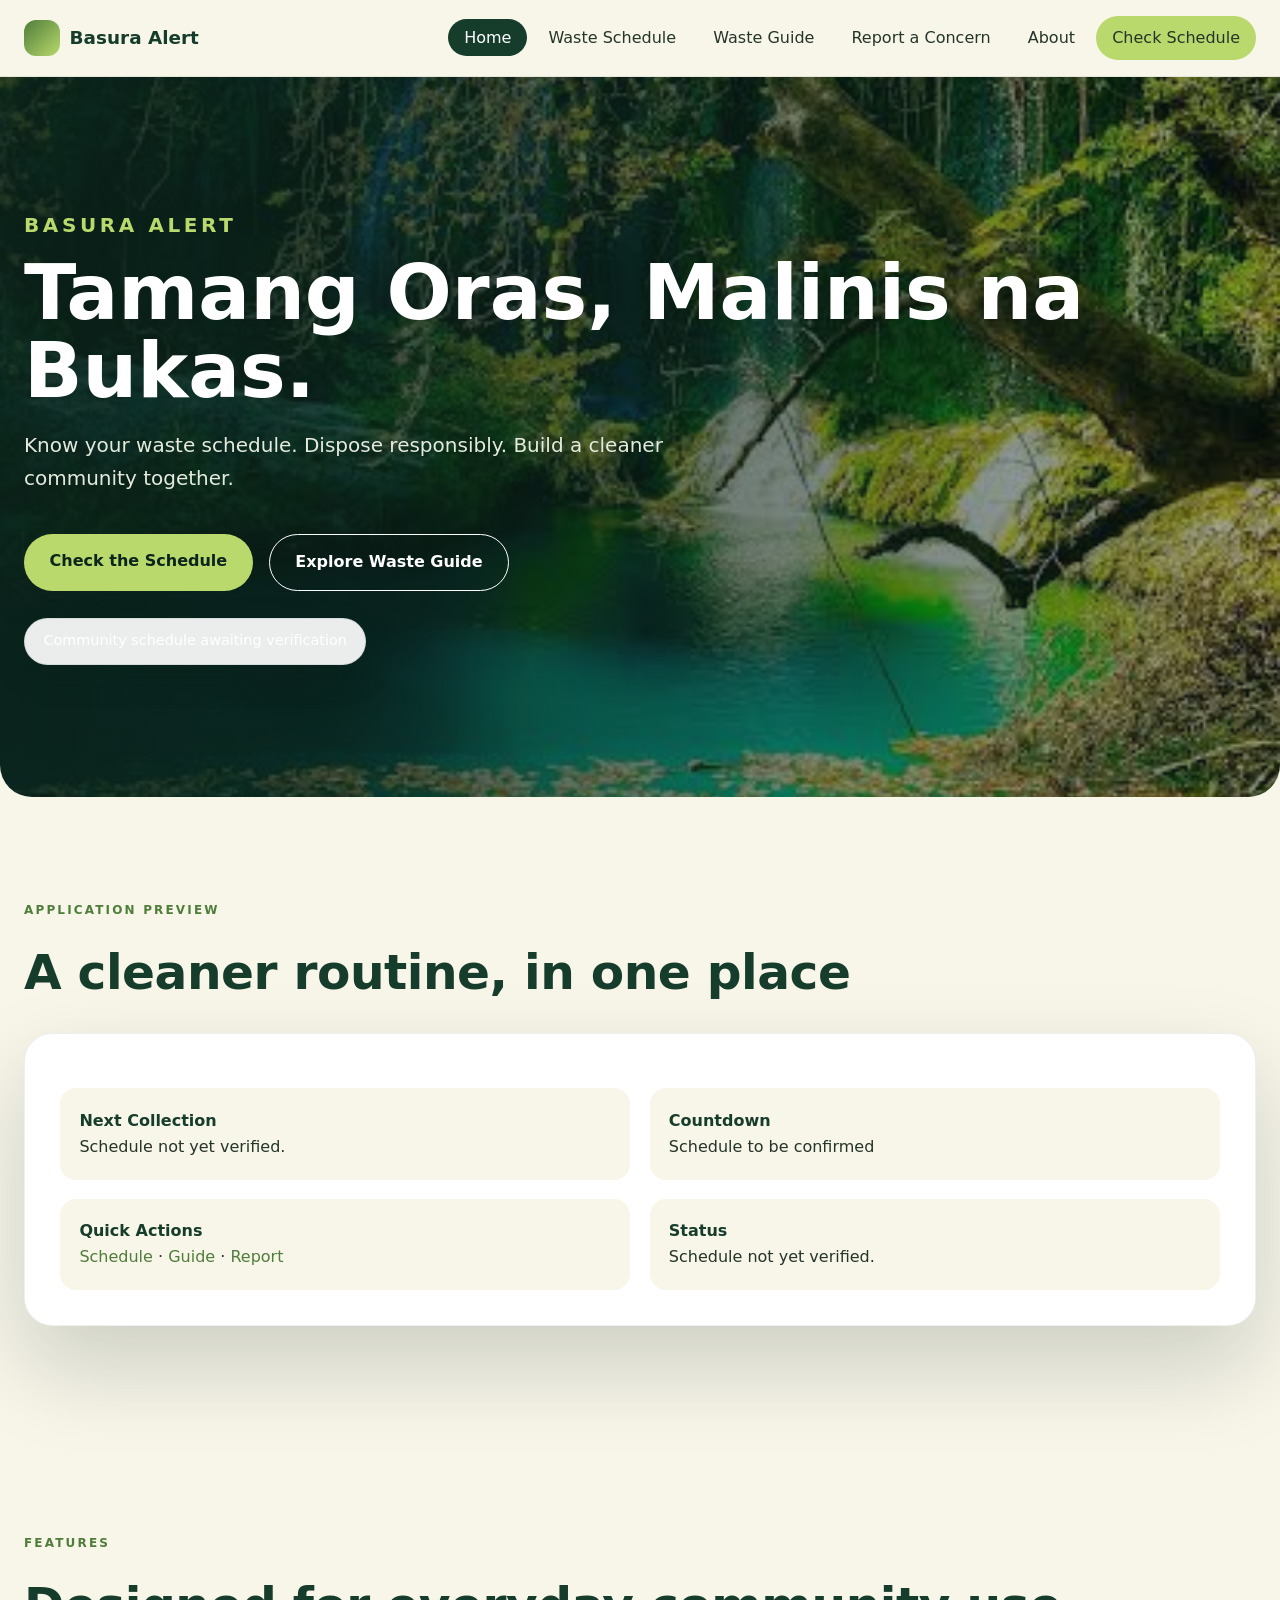
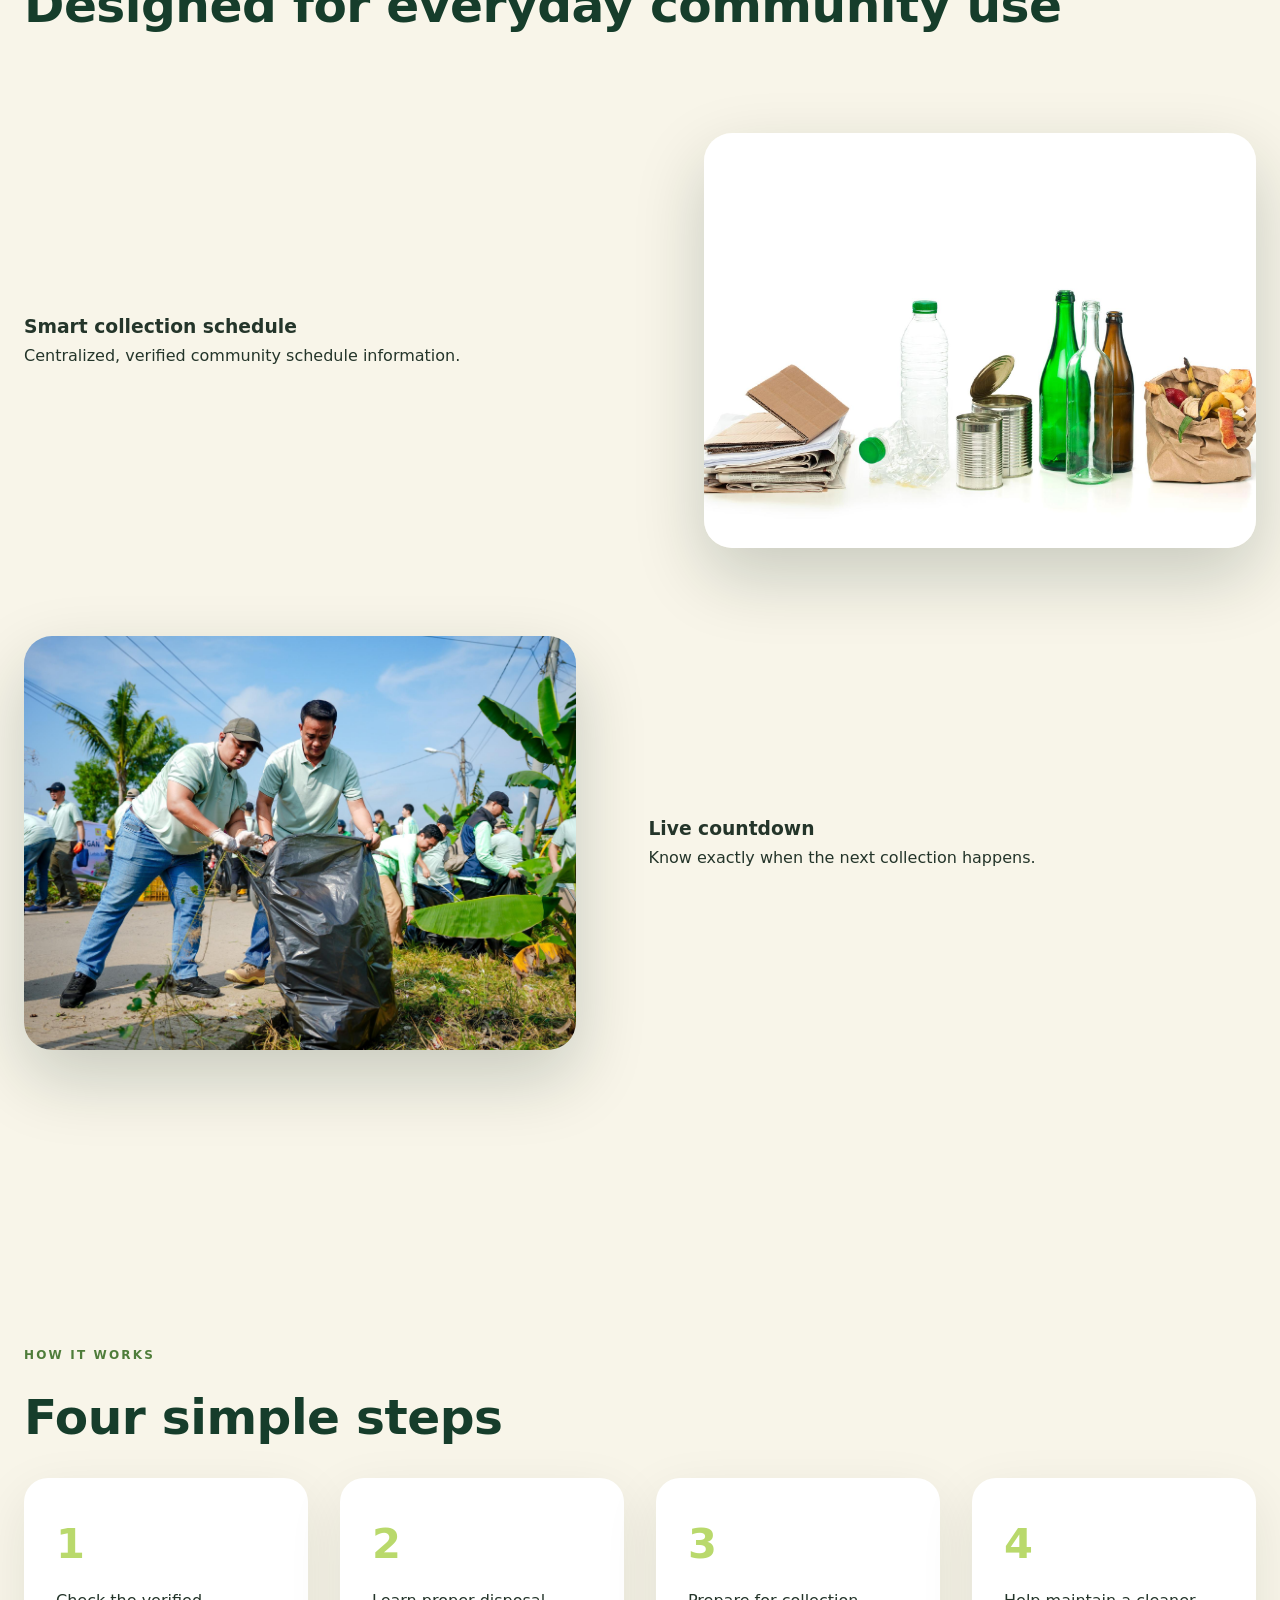
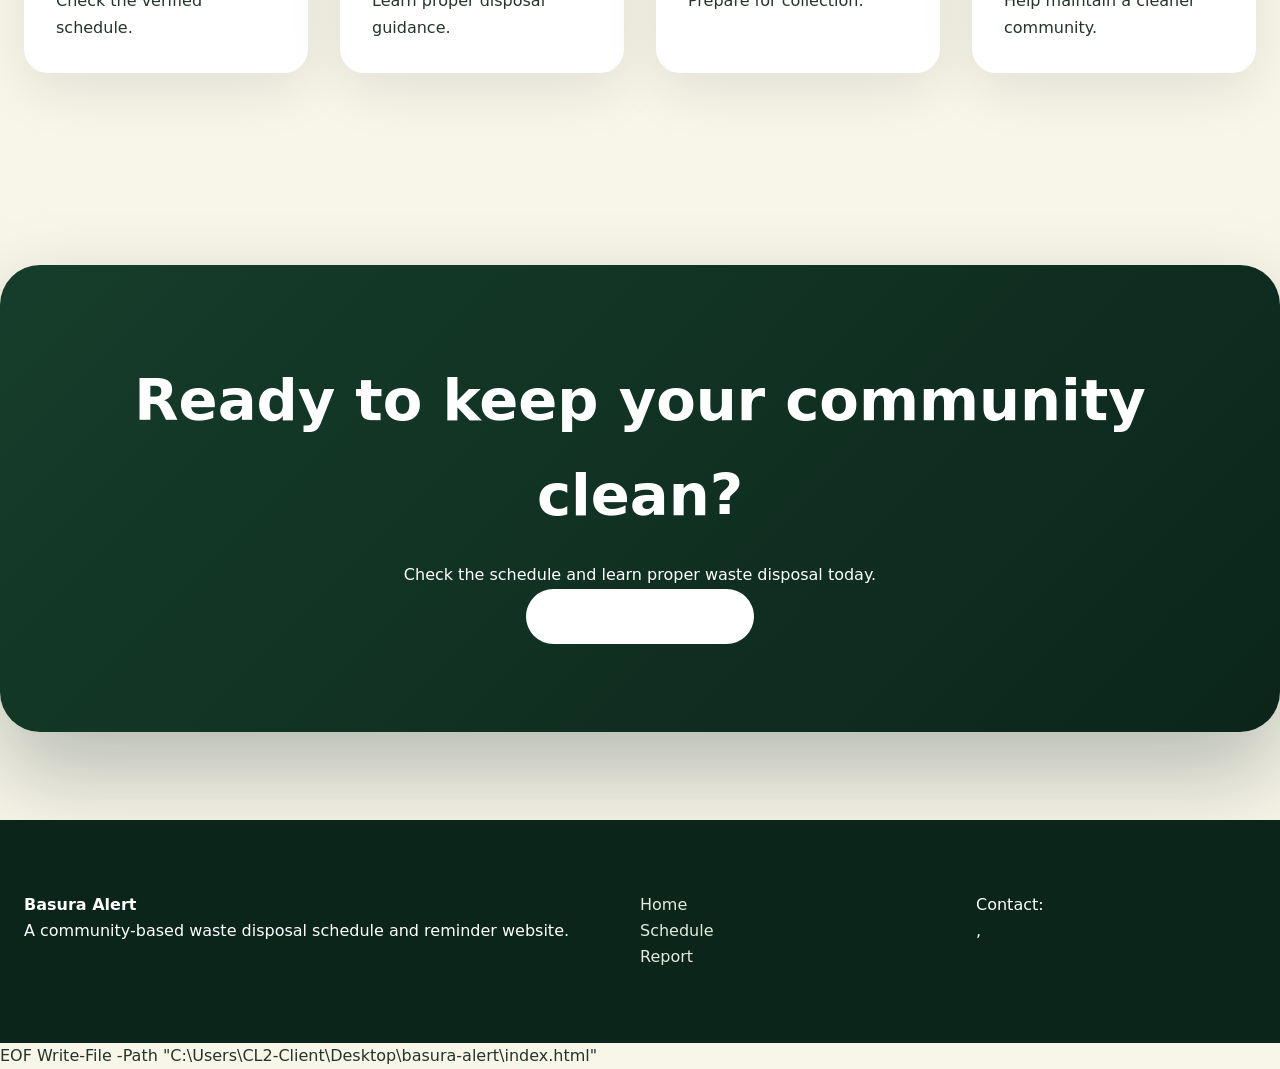
==== index.html @ 5c28e314 "Initial commit of Basura Alert website" ====
<!DOCTYPE html>
<html lang="en">
<head>
  <meta charset="UTF-8" />
  <meta name="viewport" content="width=device-width, initial-scale=1.0" />
  <title>Basura Alert — Home</title>
  <link rel="stylesheet" href="css/style.css" />
</head>
<body>
  <header class="site-header">
    <div class="inner">
      <a class="brand" href="index.html"><span class="brand-mark"></span> Basura Alert</a>
      <button class="nav-toggle" aria-label="Toggle navigation">Menu</button>
      <nav class="menu">
        <a href="index.html" class="active">Home</a>
        <a href="schedule.html">Waste Schedule</a>
        <a href="schedule.html#guide">Waste Guide</a>
        <a href="report.html">Report a Concern</a>
        <a href="about.html">About</a>
        <a class="btn" href="schedule.html">Check Schedule</a>
      </nav>
    </div>
  </header>
  <main>
    <section class="hero-campaign">
      <div class="inner">
        <p class="eyebrow" style="color:#B9D96C">Basura Alert</p>
        <h1>Tamang Oras, Malinis na Bukas.</h1>
        <p>Know your waste schedule. Dispose responsibly. Build a cleaner community together.</p>
        <div class="hero-actions">
          <a class="btn" href="schedule.html">Check the Schedule</a>
          <a class="btn secondary" href="schedule.html#guide">Explore Waste Guide</a>
        </div>
        <div class="status-pill" id="status-pill">Community schedule awaiting verification</div>
      </div>
    </section>

    <section class="section">
      <p class="eyebrow">Application preview</p>
      <h2 class="section-title">A cleaner routine, in one place</h2>
      <div class="product-mock">
        <div class="mock-row">
          <div class="mock-card"><strong>Next Collection</strong><p id="next-schedule">Schedule not yet verified.</p></div>
          <div class="mock-card"><strong>Countdown</strong><p id="countdown">Schedule to be confirmed</p></div>
        </div>
        <div class="mock-row">
          <div class="mock-card"><strong>Quick Actions</strong><p><a href="schedule.html">Schedule</a> · <a href="schedule.html#guide">Guide</a> · <a href="report.html">Report</a></p></div>
          <div class="mock-card"><strong>Status</strong><p id="schedule-preview">Schedule not yet verified.</p></div>
        </div>
      </div>
    </section>

    <section class="section">
      <p class="eyebrow">Features</p>
      <h2 class="section-title">Designed for everyday community use</h2>
      <div class="feature">
        <div>
          <h3>Smart collection schedule</h3>
          <p>Centralized, verified community schedule information.</p>
        </div>
        <img src="assets/images/waste-segregation.jpg" alt="Waste segregation" onerror="this.style.display='none';this.parentElement.classList.add('fallback-img');this.parentElement.textContent='Add assets/images/waste-segregation.jpg'" />
      </div>
      <div class="feature reverse">
        <div>
          <h3>Live countdown</h3>
          <p>Know exactly when the next collection happens.</p>
        </div>
        <img src="assets/images/community-cleanup.jpg" alt="Community cleanup" onerror="this.style.display='none';this.parentElement.classList.add('fallback-img');this.parentElement.textContent='Add assets/images/community-cleanup.jpg'" />
      </div>
    </section>

    <section class="section">
      <p class="eyebrow">How it works</p>
      <h2 class="section-title">Four simple steps</h2>
      <div class="how">
        <div class="step"><div class="step-num">1</div><p>Check the verified schedule.</p></div>
        <div class="step"><div class="step-num">2</div><p>Learn proper disposal guidance.</p></div>
        <div class="step"><div class="step-num">3</div><p>Prepare for collection.</p></div>
        <div class="step"><div class="step-num">4</div><p>Help maintain a cleaner community.</p></div>
      </div>
    </section>

    <section class="cta-final">
      <h2>Ready to keep your community clean?</h2>
      <p>Check the schedule and learn proper waste disposal today.</p>
      <a class="btn" href="schedule.html" style="background:#fff;color:var(--green-dark)">Check the Schedule</a>
    </section>
  </main>
  <footer class="site-footer">
    <div class="inner">
      <div><strong>Basura Alert</strong><p>A community-based waste disposal schedule and reminder website.</p></div>
      <div><a href="index.html">Home</a><br><a href="schedule.html">Schedule</a><br><a href="report.html">Report</a></div>
      <div>Contact: <span data-community="contact"></span><br><span data-community="barangay"></span>, <span data-community="city"></span></div>
    </div>
  </footer>
  <script src="js/config.js"></script>
  <script src="js/schedule-core.js"></script>
  <script src="js/main.js"></script>
</body>
</html>
EOF
Write-File -Path "C:\Users\CL2-Client\Desktop\basura-alert\index.html"
---- css/style.css ----
:root{
  --forest:#163D2B;--evergreen:#0B251B;--leaf:#4F7D3A;--lime:#B9D96C;--moss:#A7B98A;--sage:#E4EBDD;--cream:#F8F5E9;--white:#FFFFFF;--earth:#8C6846;--text:#24352A;--muted:#657366;--radius:20px;--shadow:0 24px 70px rgba(11,37,27,.14);
}
*{box-sizing:border-box;margin:0;padding:0}
html,body{overflow-x:hidden}
body{font-family:"Segoe UI",system-ui,sans-serif;background:var(--cream);color:var(--text);line-height:1.65}
a{color:var(--leaf);text-decoration:none}a:hover{text-decoration:underline}
img,video{max-width:100%;height:auto;display:block}
.site-header{position:sticky;top:0;z-index:50;background:rgba(248,245,233,.9);backdrop-filter:blur(12px);border-bottom:1px solid rgba(22,61,43,.08)}
.site-header .inner{max-width:1280px;margin:0 auto;display:flex;align-items:center;justify-content:space-between;padding:1rem 1.5rem;gap:1rem}
.brand{display:flex;align-items:center;gap:.6rem;font-weight:700;color:var(--forest);font-size:1.15rem}
.brand-mark{width:36px;height:36px;border-radius:12px;background:linear-gradient(135deg,var(--leaf),var(--lime));display:inline-block}
nav.menu a{padding:.55rem 1rem;border-radius:999px;color:var(--text);font-weight:500;transition:background .2s,color .2s}
nav.menu a.active,nav.menu a:hover{background:var(--forest);color:#fff;text-decoration:none}
.btn{display:inline-block;background:var(--lime);color:var(--evergreen);padding:.9rem 1.6rem;border-radius:999px;border:none;cursor:pointer;font-weight:700;transition:transform .2s,filter .2s}
.btn:hover{filter:brightness(.95);transform:translateY(-2px);text-decoration:none}
.btn.secondary{background:transparent;color:var(--forest);border:1.5px solid var(--forest)}
.hero-campaign{position:relative;min-height:80vh;display:flex;align-items:center;padding:4rem 1.5rem;background-color:#123D2B;background-image:linear-gradient(90deg,rgba(11,37,27,.85),rgba(11,37,27,.35)),url('../assets/images/eco-hero.jpg');background-size:cover;background-position:center;color:#fff;border-radius:0 0 32px 32px}
.hero-campaign .inner{max-width:1280px;margin:0 auto;width:100%}
.hero-campaign h1{font-size:clamp(2.8rem,6vw,5rem);line-height:1.02;color:#fff;margin-bottom:1.2rem}
.hero-campaign p{font-size:1.25rem;color:#e4ebdd;max-width:54ch}
.hero-campaign .btn{background:#B9D96C;color:#0B251B}
.hero-campaign .btn.secondary{background:transparent;color:#fff;border:1.5px solid #fff}
.hero-media{position:relative;border-radius:32px;overflow:hidden;box-shadow:0 40px 90px rgba(11,37,27,.25);aspect-ratio:4/5;background:var(--sage)}
.hero-media::after{content:"";position:absolute;inset:0;background:linear-gradient(180deg,rgba(11,37,27,.08),rgba(11,37,27,.45))}
.hero-media img{width:100%;height:100%;object-fit:cover}
.hero h1{font-size:clamp(2.8rem,6vw,5rem);line-height:1.02;color:var(--forest);margin-bottom:1.3rem;letter-spacing:-.02em}
.hero p{font-size:1.25rem;color:var(--muted);max-width:54ch}
.hero-actions{display:flex;gap:1rem;flex-wrap:wrap;margin-top:2.4rem}
.status-pill{display:inline-flex;align-items:center;gap:.6rem;background:rgba(255,255,255,.92);padding:.65rem 1.15rem;border-radius:999px;font-size:.9rem;box-shadow:0 12px 36px rgba(11,37,27,.12);margin-top:1.7rem;border:1px solid rgba(22,61,43,.1)}
.section{max-width:1280px;margin:0 auto;padding:6.5rem 1.5rem}
.section-title{font-size:clamp(2.1rem,3.8vw,3.2rem);color:var(--forest);margin-bottom:1.3rem;letter-spacing:-.01em}
.eyebrow{color:var(--leaf);font-weight:700;text-transform:uppercase;letter-spacing:.18em;font-size:.75rem;margin-bottom:.7rem}
.grid-2{display:grid;grid-template-columns:1fr 1fr;gap:4.5rem}
.grid-3{display:grid;grid-template-columns:repeat(3,1fr);gap:2.8rem}
.card{background:#fff;border-radius:24px;box-shadow:0 18px 55px rgba(11,37,27,.09);padding:2.4rem;border:1px solid rgba(22,61,43,.06)}
.feature{display:grid;grid-template-columns:1.1fr 1fr;gap:4.5rem;align-items:center;margin:5.5rem 0}
.feature img{border-radius:28px;box-shadow:0 28px 70px rgba(11,37,27,.2);width:100%;aspect-ratio:4/3;object-fit:cover}
.feature.reverse{direction:rtl}.feature.reverse>*{direction:ltr}
.how{display:grid;grid-template-columns:repeat(4,1fr);gap:2rem}
.step{background:#fff;border-radius:24px;padding:2rem;box-shadow:0 18px 55px rgba(11,37,27,.09);transition:transform .25s}
.step:hover{transform:translateY(-6px)}
.step-num{font-size:2.6rem;font-weight:800;color:var(--lime);margin-bottom:.6rem}
.cta-final{background:linear-gradient(135deg,var(--forest),var(--evergreen));color:#fff;border-radius:40px;padding:5.5rem 2rem;text-align:center;margin:5.5rem auto;max-width:1280px;box-shadow:0 40px 90px rgba(11,37,27,.28)}
.cta-final h2{color:#fff;font-size:clamp(2.4rem,4.8vw,3.6rem);margin-bottom:1.2rem}
.site-footer{background:var(--evergreen);color:#fff;padding:4.5rem 1.5rem;margin-top:5.5rem}
.site-footer .inner{max-width:1280px;margin:0 auto;display:grid;grid-template-columns:2fr 1fr 1fr;gap:3.5rem}
.site-footer a{color:var(--sage);transition:color .2s}.site-footer a:hover{color:#fff}
@media(max-width:900px){.hero{grid-template-columns:1fr;min-height:auto;gap:3rem}.grid-2,.grid-3,.feature,.how{grid-template-columns:1fr}.feature.reverse{direction:ltr}}
.nav-toggle{display:none}
@media(max-width:700px){.nav-toggle{display:inline-block;background:transparent;border:1px solid var(--forest);color:var(--forest);padding:.4rem .7rem;border-radius:8px;cursor:pointer}.menu{display:none;flex-direction:column;width:100%;gap:.25rem}.menu.open{display:flex}.menu a{display:block}}
.fallback-img{display:flex;align-items:center;justify-content:center;background:linear-gradient(135deg,var(--sage),var(--pale, #E4EBDD));color:var(--forest);font-weight:600;min-height:200px;border-radius:24px}
.calendar,.cal-grid{display:grid;grid-template-columns:repeat(7,1fr);gap:.65rem}
.cal-day{background:#fff;border:1px solid #dfe5df;border-radius:16px;padding:.9rem;text-align:center;min-height:98px;transition:transform .2s}
.cal-day:hover{transform:translateY(-2px)}
.cal-day.today{border:2px solid var(--forest);background:var(--sage)}
.cal-day.collection{background:#f4f8e8}
@media(max-width:600px){.calendar,.cal-grid{grid-template-columns:repeat(4,1fr)}}
input,textarea,select{width:100%;padding:.9rem;border:1px solid #dfe5df;border-radius:16px;font:inherit;background:#fff}
input:focus,textarea:focus,select:focus,button:focus,a:focus{outline:3px solid var(--lime);outline-offset:3px}
.notice{background:#fff8e1;border-left:4px solid var(--earth);padding:1rem 1.25rem;border-radius:14px;margin:1rem 0}
.banner{background:var(--sage);color:var(--forest);padding:1rem 1.25rem;border-radius:14px;margin:1rem 0}
.media-box{background:linear-gradient(135deg,var(--sage),#dfeadf);border:2px dashed #9e9e9e;border-radius:24px;min-height:220px;display:flex;align-items:center;justify-content:center;color:var(--muted);padding:1rem;text-align:center}
.status.success{background:var(--sage);color:var(--forest);padding:.9rem;border-radius:14px;margin-top:1rem}
.status.error{background:#fdecea;color:#a63a2f;padding:.9rem;border-radius:14px;margin-top:1rem}
.product-mock{background:#fff;border-radius:28px;box-shadow:0 40px 90px rgba(11,37,27,.18);padding:2.2rem;border:1px solid rgba(22,61,43,.08)}
.mock-row{display:grid;grid-template-columns:1fr 1fr;gap:1.2rem;margin-top:1.2rem}
.mock-card{background:var(--cream);border-radius:16px;padding:1.2rem}
.mock-card strong{color:var(--forest)}
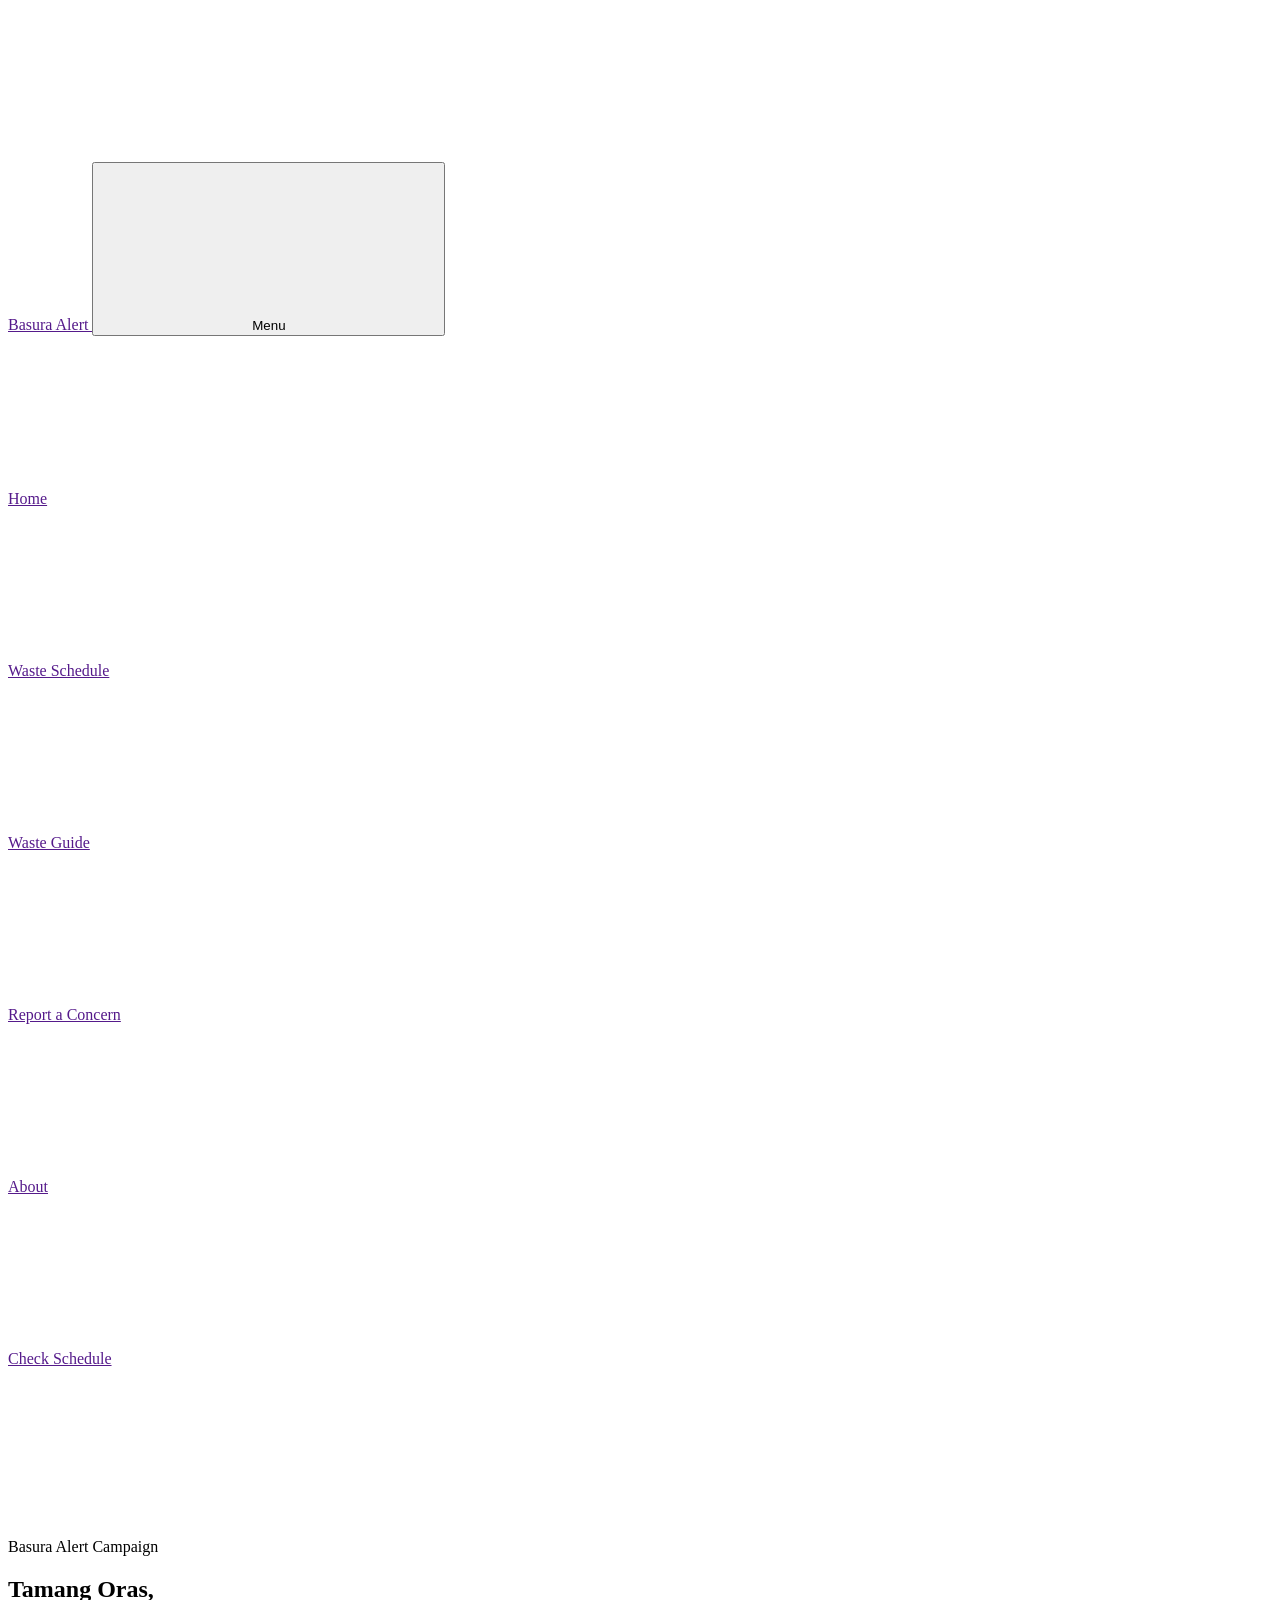
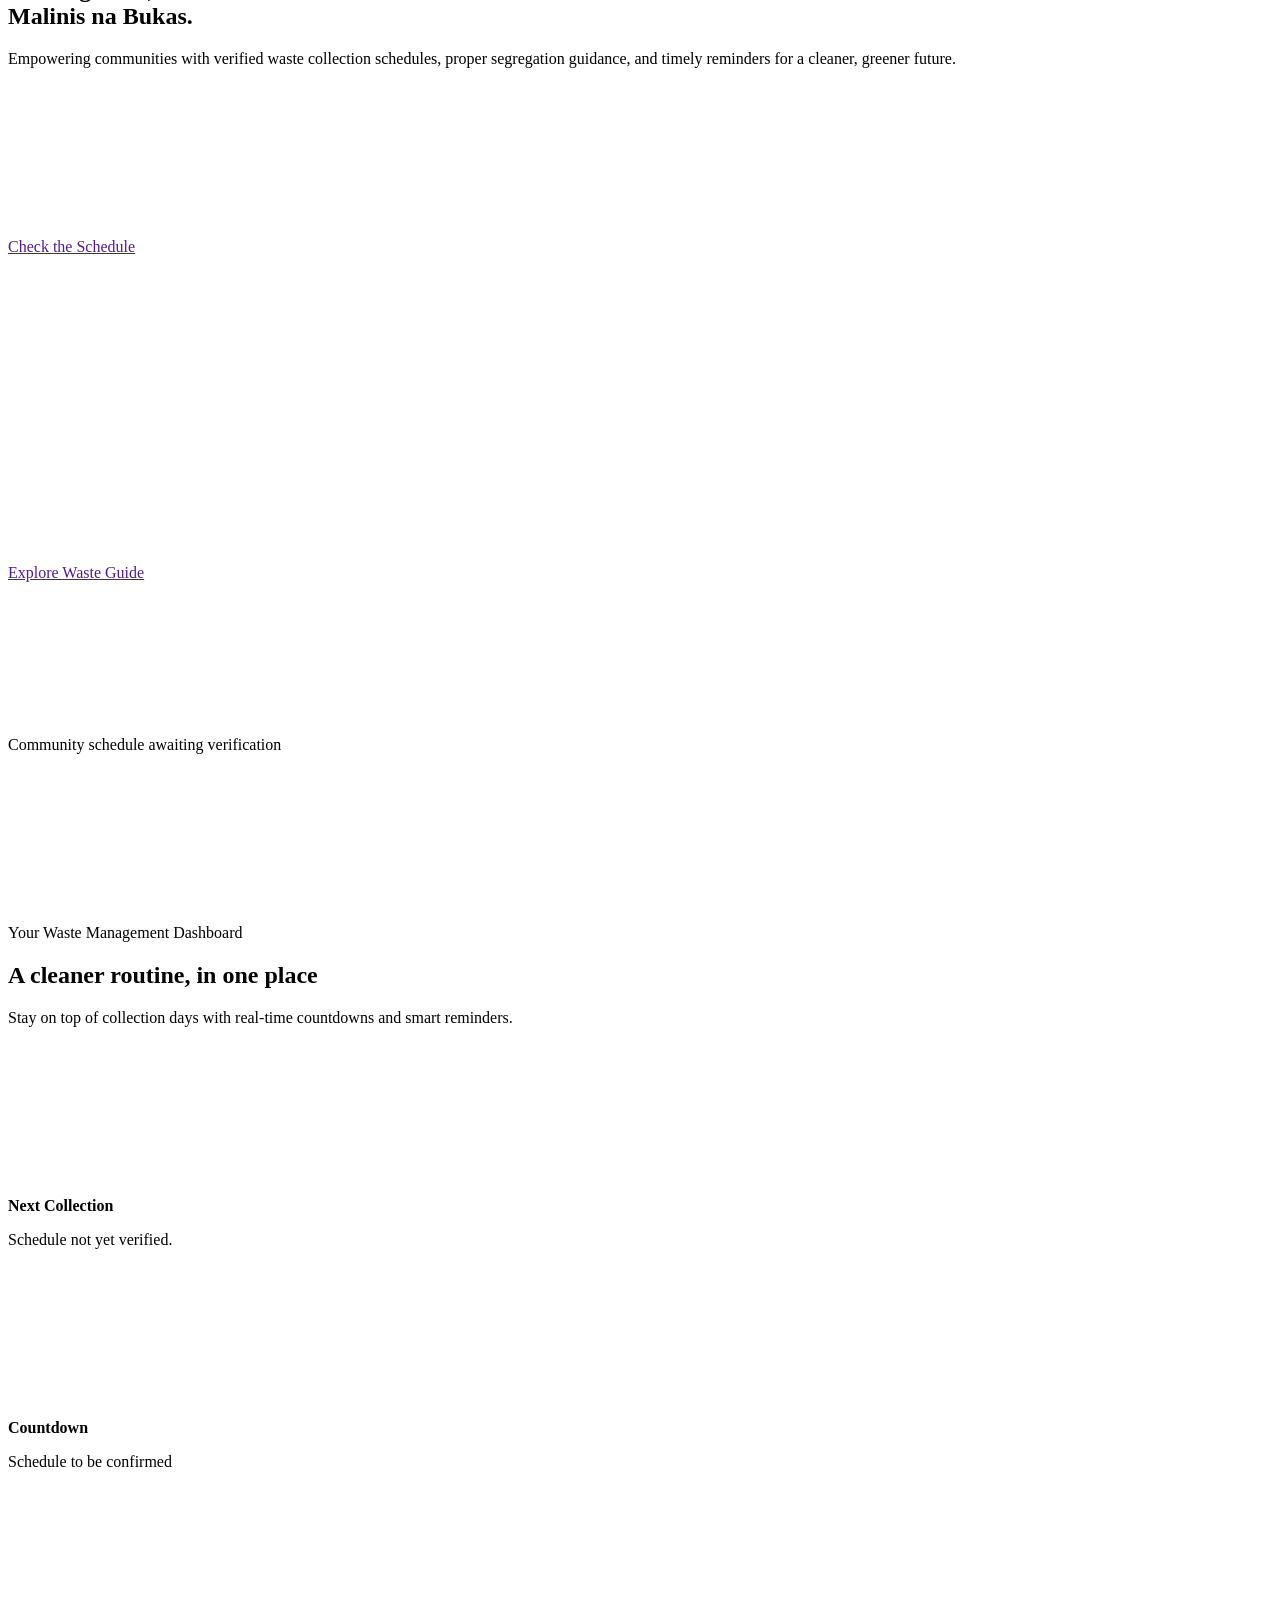
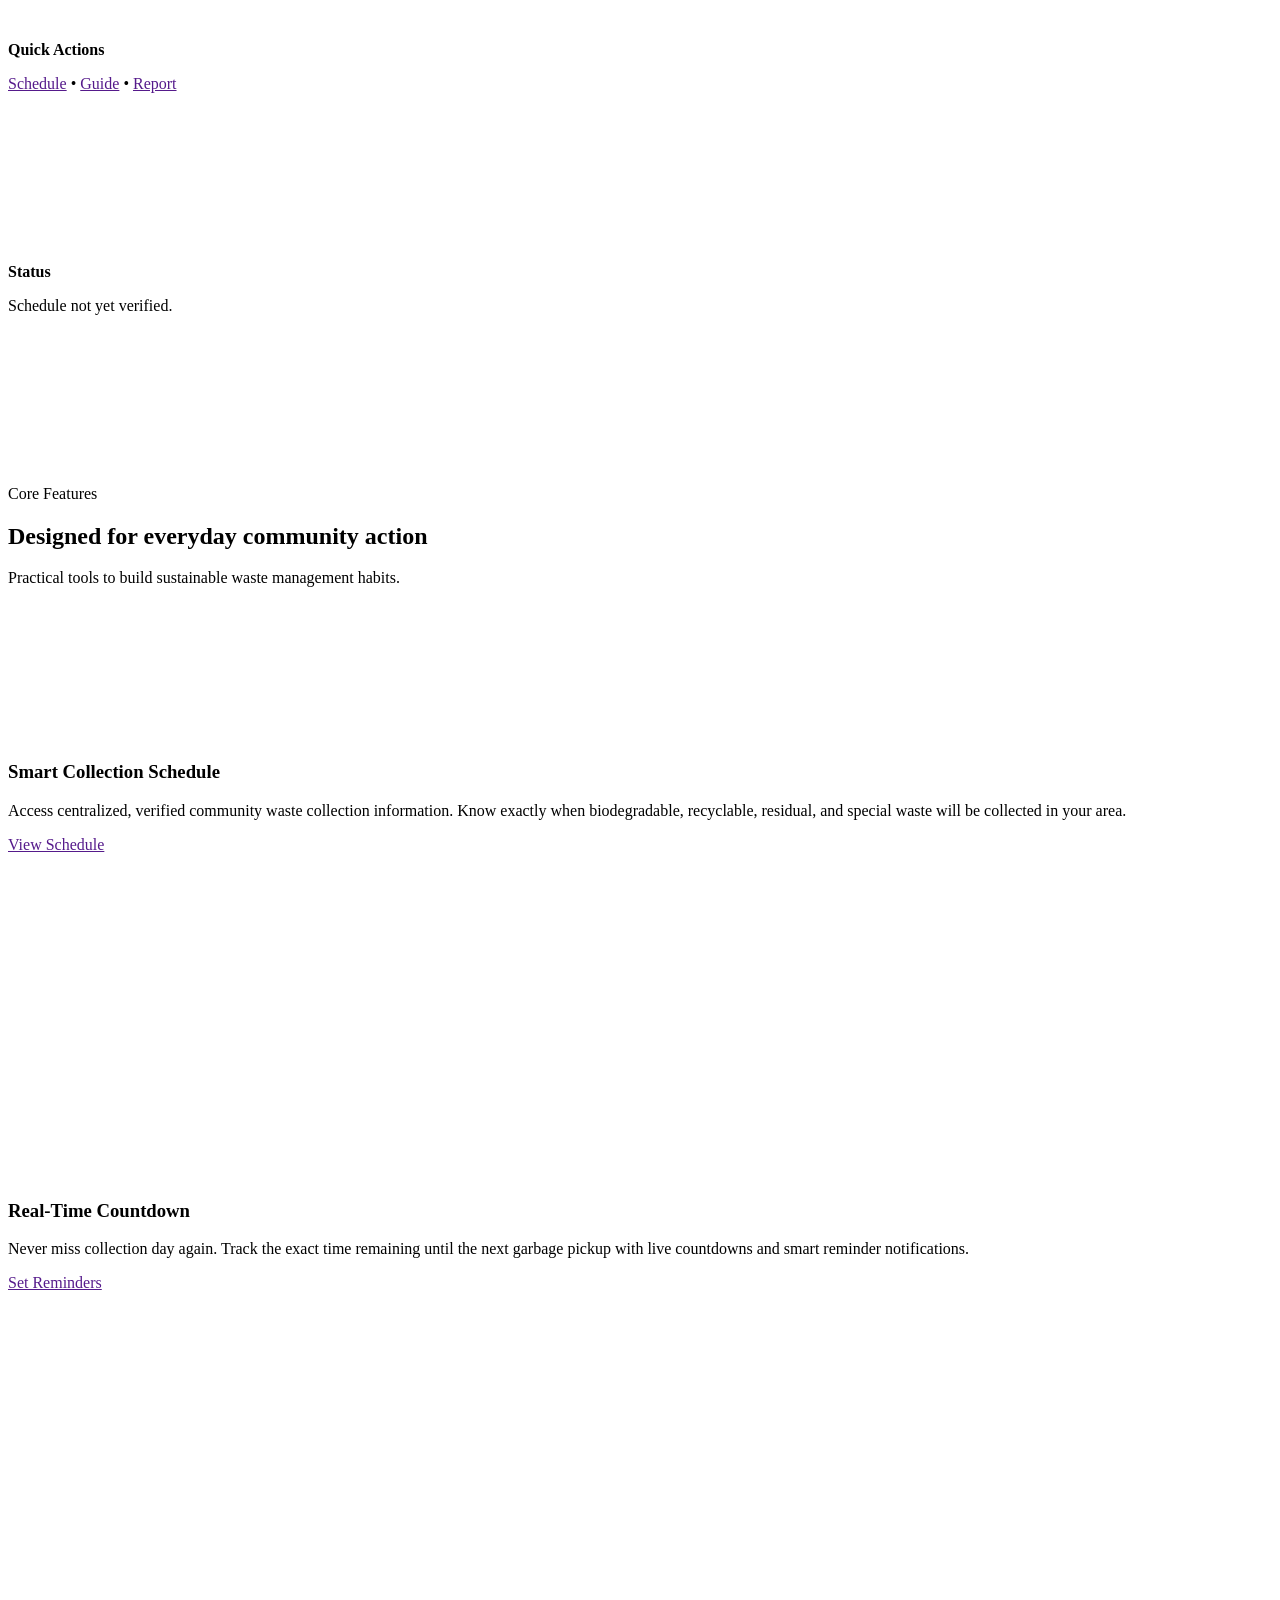
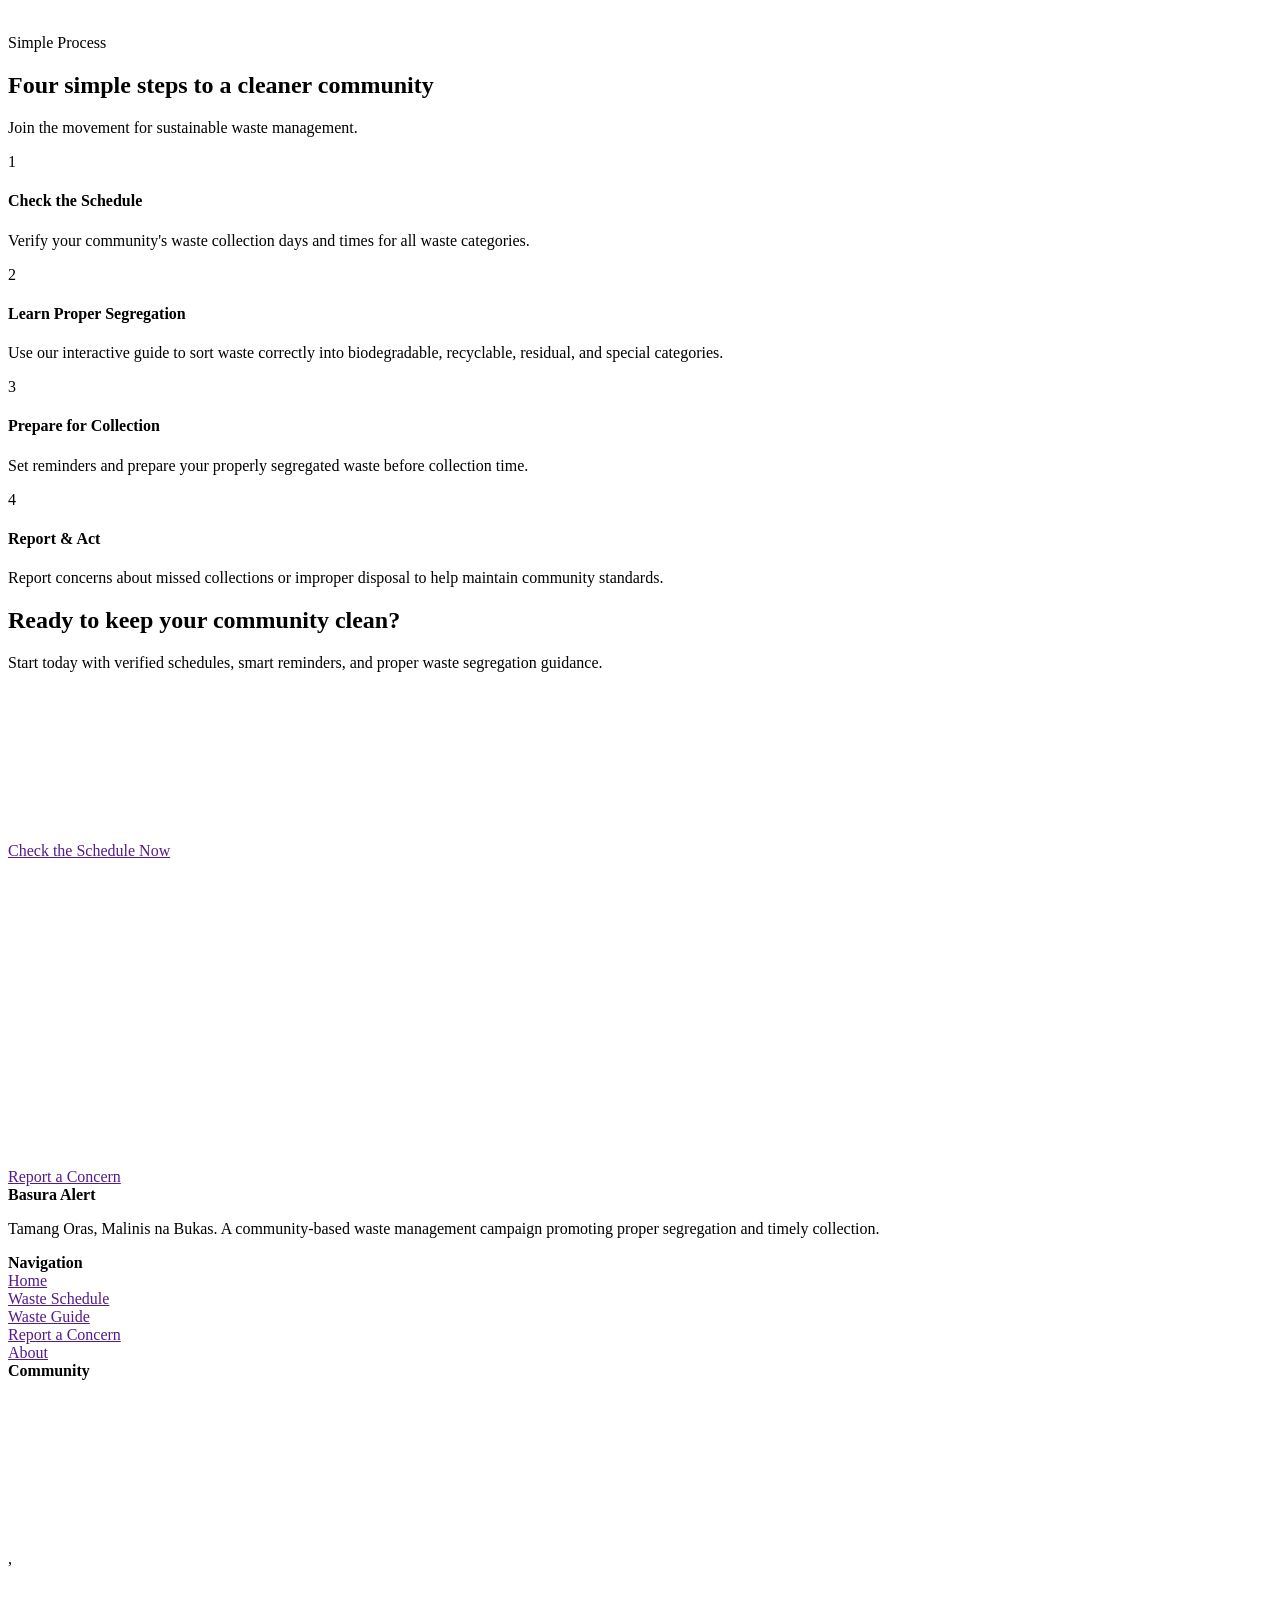
==== commit 3b235b2e: "Redesign Basura Alert environmental campaign website" ====
--- a/index.html
+++ b/index.html
@@ -1,102 +1,368 @@
-<!DOCTYPE html>
-<html lang="en">
+﻿<!DOCTYPE html>
+<html lang=""en"">
 <head>
-  <meta charset="UTF-8" />
-  <meta name="viewport" content="width=device-width, initial-scale=1.0" />
+  <meta charset=""UTF-8"" />
+  <meta name=""viewport"" content=""width=device-width, initial-scale=1.0"" />
   <title>Basura Alert — Home</title>
-  <link rel="stylesheet" href="css/style.css" />
+  <link rel=""stylesheet"" href=""css/style.css"" />
 </head>
 <body>
-  <header class="site-header">
-    <div class="inner">
-      <a class="brand" href="index.html"><span class="brand-mark"></span> Basura Alert</a>
-      <button class="nav-toggle" aria-label="Toggle navigation">Menu</button>
-      <nav class="menu">
-        <a href="index.html" class="active">Home</a>
-        <a href="schedule.html">Waste Schedule</a>
-        <a href="schedule.html#guide">Waste Guide</a>
-        <a href="report.html">Report a Concern</a>
-        <a href="about.html">About</a>
-        <a class="btn" href="schedule.html">Check Schedule</a>
+  <header class=""site-header"">
+    <div class=""inner"">
+      <a class=""brand"" href=""index.html"">
+        <span class=""brand-mark"">
+          <svg width=""24"" height=""24"" viewBox=""0 0 24 24"" fill=""none"" stroke=""currentColor"" stroke-width=""2"" stroke-linecap=""round"" stroke-linejoin=""round"">
+            <path d=""M11 20A7 7 0 0 1 9.8 6.1C15.5 5 17 4.48 19 2c1 2 2 4.18 2 8 0 5.5-4.78 10-10 10Z""></path>
+            <path d=""M2 21c0-3 1.85-5.36 5.08-6C9.5 14.52 12 13 13 12""></path>
+          </svg>
+        </span>
+        Basura Alert
+      </a>
+      <button class=""nav-toggle"" aria-label=""Toggle navigation"">
+        <svg width=""18"" height=""18"" viewBox=""0 0 24 24"" fill=""none"" stroke=""currentColor"" stroke-width=""2"" stroke-linecap=""round"" stroke-linejoin=""round"">
+          <line x1=""3"" y1=""12"" x2=""21"" y2=""12""></line>
+          <line x1=""3"" y1=""6"" x2=""21"" y2=""6""></line>
+          <line x1=""3"" y1=""18"" x2=""21"" y2=""18""></line>
+        </svg>
+        Menu
+      </button>
+      <nav class=""menu"">
+        <a href=""index.html"" class=""active"">
+          <svg width=""18"" height=""18"" viewBox=""0 0 24 24"" fill=""none"" stroke=""currentColor"" stroke-width=""2"" stroke-linecap=""round"" stroke-linejoin=""round"">
+            <path d=""m3 9 9-7 9 7v11a2 2 0 0 1-2 2H5a2 2 0 0 1-2-2z""></path>
+            <polyline points=""9 22 9 12 15 12 15 22""></polyline>
+          </svg>
+          Home
+        </a>
+        <a href=""schedule.html"">
+          <svg width=""18"" height=""18"" viewBox=""0 0 24 24"" fill=""none"" stroke=""currentColor"" stroke-width=""2"" stroke-linecap=""round"" stroke-linejoin=""round"">
+            <rect width=""18"" height=""18"" x=""3"" y=""4"" rx=""2"" ry=""2""></rect>
+            <line x1=""16"" x2=""16"" y1=""2"" y2=""6""></line>
+            <line x1=""8"" x2=""8"" y1=""2"" y2=""6""></line>
+            <line x1=""3"" x2=""21"" y1=""10"" y2=""10""></line>
+          </svg>
+          Waste Schedule
+        </a>
+        <a href=""schedule.html#guide"">
+          <svg width=""18"" height=""18"" viewBox=""0 0 24 24"" fill=""none"" stroke=""currentColor"" stroke-width=""2"" stroke-linecap=""round"" stroke-linejoin=""round"">
+            <circle cx=""12"" cy=""12"" r=""10""></circle>
+            <path d=""M12 16v-4""></path>
+            <path d=""M12 8h.01""></path>
+          </svg>
+          Waste Guide
+        </a>
+        <a href=""report.html"">
+          <svg width=""18"" height=""18"" viewBox=""0 0 24 24"" fill=""none"" stroke=""currentColor"" stroke-width=""2"" stroke-linecap=""round"" stroke-linejoin=""round"">
+            <path d=""M10.29 3.86L1.82 18a2 2 0 0 0 1.71 3h16.94a2 2 0 0 0 1.71-3L13.71 3.86a2 2 0 0 0-3.42 0z""></path>
+            <line x1=""12"" y1=""9"" x2=""12"" y2=""13""></line>
+            <line x1=""12"" y1=""17"" x2=""12.01"" y2=""17""></line>
+          </svg>
+          Report a Concern
+        </a>
+        <a href=""about.html"">
+          <svg width=""18"" height=""18"" viewBox=""0 0 24 24"" fill=""none"" stroke=""currentColor"" stroke-width=""2"" stroke-linecap=""round"" stroke-linejoin=""round"">
+            <circle cx=""12"" cy=""12"" r=""10""></circle>
+            <path d=""M12 16v-4""></path>
+            <path d=""M12 8h.01""></path>
+          </svg>
+          About
+        </a>
+        <a class=""btn"" href=""schedule.html"">
+          <svg width=""18"" height=""18"" viewBox=""0 0 24 24"" fill=""none"" stroke=""currentColor"" stroke-width=""2"" stroke-linecap=""round"" stroke-linejoin=""round"">
+            <rect width=""18"" height=""18"" x=""3"" y=""4"" rx=""2"" ry=""2""></rect>
+            <line x1=""16"" x2=""16"" y1=""2"" y2=""6""></line>
+            <line x1=""8"" x2=""8"" y1=""2"" y2=""6""></line>
+            <line x1=""3"" x2=""21"" y1=""10"" y2=""10""></line>
+            <path d=""M8 14h.01""></path>
+            <path d=""M12 14h.01""></path>
+            <path d=""M16 14h.01""></path>
+            <path d=""M8 18h.01""></path>
+            <path d=""M12 18h.01""></path>
+            <path d=""M16 18h.01""></path>
+          </svg>
+          Check Schedule
+        </a>
       </nav>
     </div>
   </header>
+
   <main>
-    <section class="hero-campaign">
-      <div class="inner">
-        <p class="eyebrow" style="color:#B9D96C">Basura Alert</p>
-        <h1>Tamang Oras, Malinis na Bukas.</h1>
-        <p>Know your waste schedule. Dispose responsibly. Build a cleaner community together.</p>
-        <div class="hero-actions">
-          <a class="btn" href="schedule.html">Check the Schedule</a>
-          <a class="btn secondary" href="schedule.html#guide">Explore Waste Guide</a>
-        </div>
-        <div class="status-pill" id="status-pill">Community schedule awaiting verification</div>
-      </div>
-    </section>
-
-    <section class="section">
-      <p class="eyebrow">Application preview</p>
-      <h2 class="section-title">A cleaner routine, in one place</h2>
-      <div class="product-mock">
-        <div class="mock-row">
-          <div class="mock-card"><strong>Next Collection</strong><p id="next-schedule">Schedule not yet verified.</p></div>
-          <div class="mock-card"><strong>Countdown</strong><p id="countdown">Schedule to be confirmed</p></div>
-        </div>
-        <div class="mock-row">
-          <div class="mock-card"><strong>Quick Actions</strong><p><a href="schedule.html">Schedule</a> · <a href="schedule.html#guide">Guide</a> · <a href="report.html">Report</a></p></div>
-          <div class="mock-card"><strong>Status</strong><p id="schedule-preview">Schedule not yet verified.</p></div>
-        </div>
-      </div>
-    </section>
-
-    <section class="section">
-      <p class="eyebrow">Features</p>
-      <h2 class="section-title">Designed for everyday community use</h2>
-      <div class="feature">
-        <div>
-          <h3>Smart collection schedule</h3>
-          <p>Centralized, verified community schedule information.</p>
-        </div>
-        <img src="assets/images/waste-segregation.jpg" alt="Waste segregation" onerror="this.style.display='none';this.parentElement.classList.add('fallback-img');this.parentElement.textContent='Add assets/images/waste-segregation.jpg'" />
-      </div>
-      <div class="feature reverse">
-        <div>
-          <h3>Live countdown</h3>
-          <p>Know exactly when the next collection happens.</p>
-        </div>
-        <img src="assets/images/community-cleanup.jpg" alt="Community cleanup" onerror="this.style.display='none';this.parentElement.classList.add('fallback-img');this.parentElement.textContent='Add assets/images/community-cleanup.jpg'" />
-      </div>
-    </section>
-
-    <section class="section">
-      <p class="eyebrow">How it works</p>
-      <h2 class="section-title">Four simple steps</h2>
-      <div class="how">
-        <div class="step"><div class="step-num">1</div><p>Check the verified schedule.</p></div>
-        <div class="step"><div class="step-num">2</div><p>Learn proper disposal guidance.</p></div>
-        <div class="step"><div class="step-num">3</div><p>Prepare for collection.</p></div>
-        <div class="step"><div class="step-num">4</div><p>Help maintain a cleaner community.</p></div>
-      </div>
-    </section>
-
-    <section class="cta-final">
+    <section class=""hero-campaign"">
+      <div class=""inner"">
+        <p class=""eyebrow"">
+          <svg width=""16"" height=""16"" viewBox=""0 0 24 24"" fill=""none"" stroke=""currentColor"" stroke-width=""2"" stroke-linecap=""round"" stroke-linejoin=""round"">
+            <path d=""M11 20A7 7 0 0 1 9.8 6.1C15.5 5 17 4.48 19 2c1 2 2 4.18 2 8 0 5.5-4.78 10-10 10Z""></path>
+            <path d=""M2 21c0-3 1.85-5.36 5.08-6C9.5 14.52 12 13 13 12""></path>
+          </svg>
+          Basura Alert Campaign
+        </p>
+        <h1>Tamang Oras,<br/>Malinis na Bukas.</h1>
+        <p>Empowering communities with verified waste collection schedules, proper segregation guidance, and timely reminders for a cleaner, greener future.</p>
+        <div class=""hero-actions"">
+          <a class=""btn"" href=""schedule.html"">
+            <svg width=""18"" height=""18"" viewBox=""0 0 24 24"" fill=""none"" stroke=""currentColor"" stroke-width=""2"" stroke-linecap=""round"" stroke-linejoin=""round"">
+              <rect width=""18"" height=""18"" x=""3"" y=""4"" rx=""2"" ry=""2""></rect>
+              <line x1=""16"" x2=""16"" y1=""2"" y2=""6""></line>
+              <line x1=""8"" x2=""8"" y1=""2"" y2=""6""></line>
+              <line x1=""3"" x2=""21"" y1=""10"" y2=""10""></line>
+            </svg>
+            Check the Schedule
+            <svg width=""18"" height=""18"" viewBox=""0 0 24 24"" fill=""none"" stroke=""currentColor"" stroke-width=""2"" stroke-linecap=""round"" stroke-linejoin=""round"">
+              <path d=""M5 12h14""></path>
+              <path d=""m12 5 7 7-7 7""></path>
+            </svg>
+          </a>
+          <a class=""btn secondary"" href=""schedule.html#guide"">
+            <svg width=""18"" height=""18"" viewBox=""0 0 24 24"" fill=""none"" stroke=""currentColor"" stroke-width=""2"" stroke-linecap=""round"" stroke-linejoin=""round"">
+              <circle cx=""12"" cy=""12"" r=""10""></circle>
+              <path d=""M12 16v-4""></path>
+              <path d=""M12 8h.01""></path>
+            </svg>
+            Explore Waste Guide
+          </a>
+        </div>
+        <div class=""status-pill"" id=""status-pill"">
+          <svg width=""18"" height=""18"" viewBox=""0 0 24 24"" fill=""none"" stroke=""currentColor"" stroke-width=""2"" stroke-linecap=""round"" stroke-linejoin=""round"">
+            <circle cx=""12"" cy=""12"" r=""10""></circle>
+            <polyline points=""12 6 12 12 16 14""></polyline>
+          </svg>
+          Community schedule awaiting verification
+        </div>
+      </div>
+    </section>
+
+    <section class=""section"">
+      <div class=""section-header"">
+        <p class=""eyebrow"">
+          <svg width=""16"" height=""16"" viewBox=""0 0 24 24"" fill=""none"" stroke=""currentColor"" stroke-width=""2"" stroke-linecap=""round"" stroke-linejoin=""round"">
+            <rect width=""7"" height=""7"" x=""3"" y=""3"" rx=""1""></rect>
+            <rect width=""7"" height=""7"" x=""14"" y=""3"" rx=""1""></rect>
+            <rect width=""7"" height=""7"" x=""14"" y=""14"" rx=""1""></rect>
+            <rect width=""7"" height=""7"" x=""3"" y=""14"" rx=""1""></rect>
+          </svg>
+          Your Waste Management Dashboard
+        </p>
+        <h2 class=""section-title"">A cleaner routine, in one place</h2>
+        <p class=""section-subtitle"">Stay on top of collection days with real-time countdowns and smart reminders.</p>
+      </div>
+      <div class=""product-mock"">
+        <div class=""mock-row"">
+          <div class=""mock-card"">
+            <strong>
+              <svg width=""20"" height=""20"" viewBox=""0 0 24 24"" fill=""none"" stroke=""currentColor"" stroke-width=""2"" stroke-linecap=""round"" stroke-linejoin=""round"" style=""margin-right: 0.5rem;"">
+                <rect width=""18"" height=""18"" x=""3"" y=""4"" rx=""2"" ry=""2""></rect>
+                <line x1=""16"" x2=""16"" y1=""2"" y2=""6""></line>
+                <line x1=""8"" x2=""8"" y1=""2"" y2=""6""></line>
+                <line x1=""3"" x2=""21"" y1=""10"" y2=""10""></line>
+              </svg>
+              Next Collection
+            </strong>
+            <p id=""next-schedule"">Schedule not yet verified.</p>
+          </div>
+          <div class=""mock-card"">
+            <strong>
+              <svg width=""20"" height=""20"" viewBox=""0 0 24 24"" fill=""none"" stroke=""currentColor"" stroke-width=""2"" stroke-linecap=""round"" stroke-linejoin=""round"" style=""margin-right: 0.5rem;"">
+                <circle cx=""12"" cy=""12"" r=""10""></circle>
+                <polyline points=""12 6 12 12 16 14""></polyline>
+              </svg>
+              Countdown
+            </strong>
+            <p id=""countdown"">Schedule to be confirmed</p>
+          </div>
+        </div>
+        <div class=""mock-row"">
+          <div class=""mock-card"">
+            <strong>
+              <svg width=""20"" height=""20"" viewBox=""0 0 24 24"" fill=""none"" stroke=""currentColor"" stroke-width=""2"" stroke-linecap=""round"" stroke-linejoin=""round"" style=""margin-right: 0.5rem;"">
+                <polygon points=""13 2 3 14 12 14 11 22 21 10 12 10 13 2""></polygon>
+              </svg>
+              Quick Actions
+            </strong>
+            <p style=""display: flex; flex-wrap: wrap; gap: 0.8rem; margin-top: 0.8rem;"">
+              <a href=""schedule.html"" style=""color: var(--forest-green); font-weight: 600;"">Schedule</a> •
+              <a href=""schedule.html#guide"" style=""color: var(--forest-green); font-weight: 600;"">Guide</a> •
+              <a href=""report.html"" style=""color: var(--forest-green); font-weight: 600;"">Report</a>
+            </p>
+          </div>
+          <div class=""mock-card"">
+            <strong>
+              <svg width=""20"" height=""20"" viewBox=""0 0 24 24"" fill=""none"" stroke=""currentColor"" stroke-width=""2"" stroke-linecap=""round"" stroke-linejoin=""round"" style=""margin-right: 0.5rem;"">
+                <path d=""M12 22s8-4 8-10V5l-8-3-8 3v7c0 6 8 10 8 10""></path>
+              </svg>
+              Status
+            </strong>
+            <p id=""schedule-preview"">Schedule not yet verified.</p>
+          </div>
+        </div>
+      </div>
+    </section>
+
+    <section class=""section alt"">
+      <div class=""section-inner"">
+        <div class=""section-header"">
+          <p class=""eyebrow"">
+            <svg width=""16"" height=""16"" viewBox=""0 0 24 24"" fill=""none"" stroke=""currentColor"" stroke-width=""2"" stroke-linecap=""round"" stroke-linejoin=""round"">
+              <path d=""M12 20h9""></path>
+              <path d=""M16.5 3.5a2.121 2.121 0 0 1 3 3L7 19l-4 1 1-4L16.5 3.5z""></path>
+            </svg>
+            Core Features
+          </p>
+          <h2 class=""section-title"">Designed for everyday community action</h2>
+          <p class=""section-subtitle"">Practical tools to build sustainable waste management habits.</p>
+        </div>
+        
+        <div class=""feature"">
+          <div class=""feature-content"">
+            <h3>
+              <svg width=""32"" height=""32"" viewBox=""0 0 24 24"" fill=""none"" stroke=""currentColor"" stroke-width=""2"" stroke-linecap=""round"" stroke-linejoin=""round"" style=""color: var(--fresh-lime); margin-right: 0.75rem;"">
+                <polyline points=""23 6 13.5 15.5 8.5 10.5 1 18""></polyline>
+                <polyline points=""17 6 23 6 23 12""></polyline>
+              </svg>
+              Smart Collection Schedule
+            </h3>
+            <p>Access centralized, verified community waste collection information. Know exactly when biodegradable, recyclable, residual, and special waste will be collected in your area.</p>
+            <a class=""btn"" href=""schedule.html"">
+              View Schedule
+              <svg width=""18"" height=""18"" viewBox=""0 0 24 24"" fill=""none"" stroke=""currentColor"" stroke-width=""2"" stroke-linecap=""round"" stroke-linejoin=""round"">
+                <path d=""M5 12h14""></path>
+                <path d=""m12 5 7 7-7 7""></path>
+              </svg>
+            </a>
+          </div>
+          <div class=""feature-media"">
+            <img src=""assets/images/waste-segregation.jpg"" alt=""Proper waste segregation and recycling"" onerror=""this.style.display='none';this.parentElement.style.background='linear-gradient(135deg, var(--soft-sage), var(--warm-cream))';"">
+          </div>
+        </div>
+
+        <div class=""feature reverse"">
+          <div class=""feature-content"">
+            <h3>
+              <svg width=""32"" height=""32"" viewBox=""0 0 24 24"" fill=""none"" stroke=""currentColor"" stroke-width=""2"" stroke-linecap=""round"" stroke-linejoin=""round"" style=""color: var(--fresh-lime); margin-right: 0.75rem;"">
+                <circle cx=""12"" cy=""12"" r=""10""></circle>
+                <polyline points=""12 6 12 12 16 14""></polyline>
+              </svg>
+              Real-Time Countdown
+            </h3>
+            <p>Never miss collection day again. Track the exact time remaining until the next garbage pickup with live countdowns and smart reminder notifications.</p>
+            <a class=""btn"" href=""schedule.html"">
+              Set Reminders
+              <svg width=""18"" height=""18"" viewBox=""0 0 24 24"" fill=""none"" stroke=""currentColor"" stroke-width=""2"" stroke-linecap=""round"" stroke-linejoin=""round"">
+                <path d=""M5 12h14""></path>
+                <path d=""m12 5 7 7-7 7""></path>
+              </svg>
+            </a>
+          </div>
+          <div class=""feature-media"">
+            <img src=""assets/images/community-cleanup.jpg"" alt=""Community volunteers cleaning up"" onerror=""this.style.display='none';this.parentElement.style.background='linear-gradient(135deg, var(--soft-sage), var(--warm-cream))';"">
+          </div>
+        </div>
+      </div>
+    </section>
+
+    <section class=""section"">
+      <div class=""section-header"" style=""text-align: center; max-width: 800px; margin: 0 auto 4rem;"">
+        <p class=""eyebrow"">
+          <svg width=""16"" height=""16"" viewBox=""0 0 24 24"" fill=""none"" stroke=""currentColor"" stroke-width=""2"" stroke-linecap=""round"" stroke-linejoin=""round"">
+            <path d=""M12 2v4""></path>
+            <path d=""m16.2 7.8 2.9-2.9""></path>
+            <path d=""M18 12h4""></path>
+            <path d=""m16.2 16.2 2.9 2.9""></path>
+            <path d=""M12 18v4""></path>
+            <path d=""m7.8 16.2-2.9 2.9""></path>
+            <path d=""M6 12H2""></path>
+            <path d=""m7.8 7.8-2.9-2.9""></path>
+          </svg>
+          Simple Process
+        </p>
+        <h2 class=""section-title"">Four simple steps to a cleaner community</h2>
+        <p class=""section-subtitle"">Join the movement for sustainable waste management.</p>
+      </div>
+      <div class=""how-grid"">
+        <div class=""step-card"">
+          <div class=""step-number"">1</div>
+          <h4>Check the Schedule</h4>
+          <p>Verify your community's waste collection days and times for all waste categories.</p>
+        </div>
+        <div class=""step-card"">
+          <div class=""step-number"">2</div>
+          <h4>Learn Proper Segregation</h4>
+          <p>Use our interactive guide to sort waste correctly into biodegradable, recyclable, residual, and special categories.</p>
+        </div>
+        <div class=""step-card"">
+          <div class=""step-number"">3</div>
+          <h4>Prepare for Collection</h4>
+          <p>Set reminders and prepare your properly segregated waste before collection time.</p>
+        </div>
+        <div class=""step-card"">
+          <div class=""step-number"">4</div>
+          <h4>Report & Act</h4>
+          <p>Report concerns about missed collections or improper disposal to help maintain community standards.</p>
+        </div>
+      </div>
+    </section>
+
+    <section class=""cta-section"">
       <h2>Ready to keep your community clean?</h2>
-      <p>Check the schedule and learn proper waste disposal today.</p>
-      <a class="btn" href="schedule.html" style="background:#fff;color:var(--green-dark)">Check the Schedule</a>
+      <p>Start today with verified schedules, smart reminders, and proper waste segregation guidance.</p>
+      <div class=""hero-actions"" style=""justify-content: center;"">
+        <a class=""btn"" href=""schedule.html"">
+          <svg width=""18"" height=""18"" viewBox=""0 0 24 24"" fill=""none"" stroke=""currentColor"" stroke-width=""2"" stroke-linecap=""round"" stroke-linejoin=""round"">
+            <rect width=""18"" height=""18"" x=""3"" y=""4"" rx=""2"" ry=""2""></rect>
+            <line x1=""16"" x2=""16"" y1=""2"" y2=""6""></line>
+            <line x1=""8"" x2=""8"" y1=""2"" y2=""6""></line>
+            <line x1=""3"" x2=""21"" y1=""10"" y2=""10""></line>
+          </svg>
+          Check the Schedule Now
+          <svg width=""18"" height=""18"" viewBox=""0 0 24 24"" fill=""none"" stroke=""currentColor"" stroke-width=""2"" stroke-linecap=""round"" stroke-linejoin=""round"">
+            <path d=""M5 12h14""></path>
+            <path d=""m12 5 7 7-7 7""></path>
+          </svg>
+        </a>
+        <a class=""btn"" href=""report.html"" style=""background: rgba(255,255,255,0.15); color: white; border-color: rgba(255,255,255,0.5); backdrop-filter: blur(8px);"">
+          <svg width=""18"" height=""18"" viewBox=""0 0 24 24"" fill=""none"" stroke=""currentColor"" stroke-width=""2"" stroke-linecap=""round"" stroke-linejoin=""round"">
+            <path d=""M10.29 3.86L1.82 18a2 2 0 0 0 1.71 3h16.94a2 2 0 0 0 1.71-3L13.71 3.86a2 2 0 0 0-3.42 0z""></path>
+            <line x1=""12"" y1=""9"" x2=""12"" y2=""13""></line>
+            <line x1=""12"" y1=""17"" x2=""12.01"" y2=""17""></line>
+          </svg>
+          Report a Concern
+        </a>
+      </div>
     </section>
   </main>
-  <footer class="site-footer">
-    <div class="inner">
-      <div><strong>Basura Alert</strong><p>A community-based waste disposal schedule and reminder website.</p></div>
-      <div><a href="index.html">Home</a><br><a href="schedule.html">Schedule</a><br><a href="report.html">Report</a></div>
-      <div>Contact: <span data-community="contact"></span><br><span data-community="barangay"></span>, <span data-community="city"></span></div>
+
+  <footer class=""site-footer"">
+    <div class=""inner"">
+      <div>
+        <strong>Basura Alert</strong>
+        <p>Tamang Oras, Malinis na Bukas. A community-based waste management campaign promoting proper segregation and timely collection.</p>
+      </div>
+      <div>
+        <strong>Navigation</strong><br>
+        <a href=""index.html"">Home</a><br>
+        <a href=""schedule.html"">Waste Schedule</a><br>
+        <a href=""schedule.html#guide"">Waste Guide</a><br>
+        <a href=""report.html"">Report a Concern</a><br>
+        <a href=""about.html"">About</a>
+      </div>
+      <div>
+        <strong>Community</strong><br>
+        <p style=""margin: 0;"">
+          <svg width=""16"" height=""16"" viewBox=""0 0 24 24"" fill=""none"" stroke=""currentColor"" stroke-width=""2"" stroke-linecap=""round"" stroke-linejoin=""round"" style=""margin-right: 0.4rem;"">
+            <path d=""M20 10c0 6-8 12-8 12s-8-6-8-12a8 8 0 0 1 16 0Z""></path>
+            <circle cx=""12"" cy=""10"" r=""3""></circle>
+          </svg>
+          <span data-community=""barangay""></span>, <span data-community=""city""></span><br>
+          <svg width=""16"" height=""16"" viewBox=""0 0 24 24"" fill=""none"" stroke=""currentColor"" stroke-width=""2"" stroke-linecap=""round"" stroke-linejoin=""round"" style=""margin-right: 0.4rem; margin-top: 0.5rem;"">
+            <path d=""M22 16.92v3a2 2 0 0 1-2.18 2 19.79 19.79 0 0 1-8.63-3.07 19.5 19.5 0 0 1-6-6 19.79 19.79 0 0 1-3.07-8.67A2 2 0 0 1 4.11 2h3a2 2 0 0 1 2 1.72 12.84 12.84 0 0 0 .7 2.81 2 2 0 0 1-.45 2.11L8.09 9.91a16 16 0 0 0 6 6l1.27-1.27a2 2 0 0 1 2.11-.45 12.84 12.84 0 0 0 2.81.7A2 2 0 0 1 22 16.92z""></path>
+          </svg>
+          <span data-community=""contact""></span>
+        </p>
+      </div>
     </div>
   </footer>
-  <script src="js/config.js"></script>
-  <script src="js/schedule-core.js"></script>
-  <script src="js/main.js"></script>
+
+  <script src=""js/config.js""></script>
+  <script src=""js/schedule-core.js""></script>
+  <script src=""js/main.js""></script>
 </body>
 </html>
-EOF
-Write-File -Path "C:\Users\CL2-Client\Desktop\basura-alert\index.html"
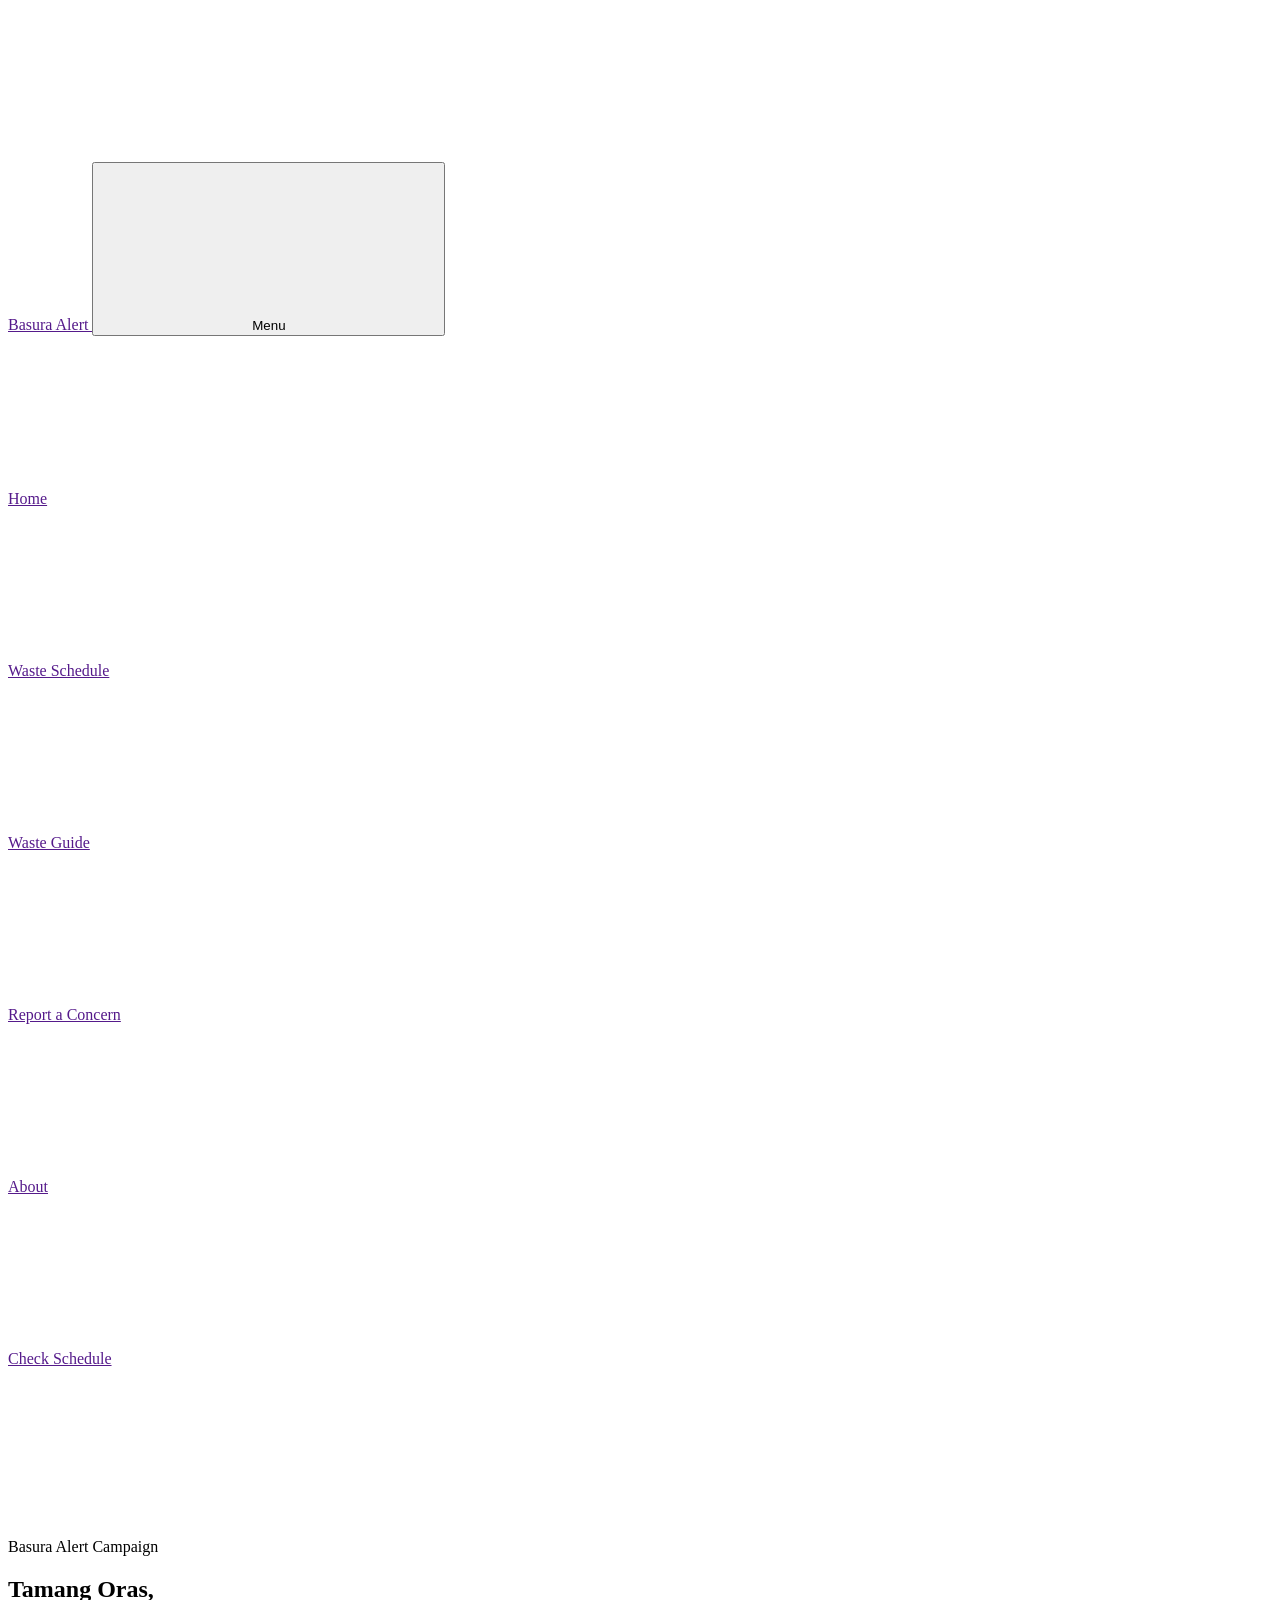
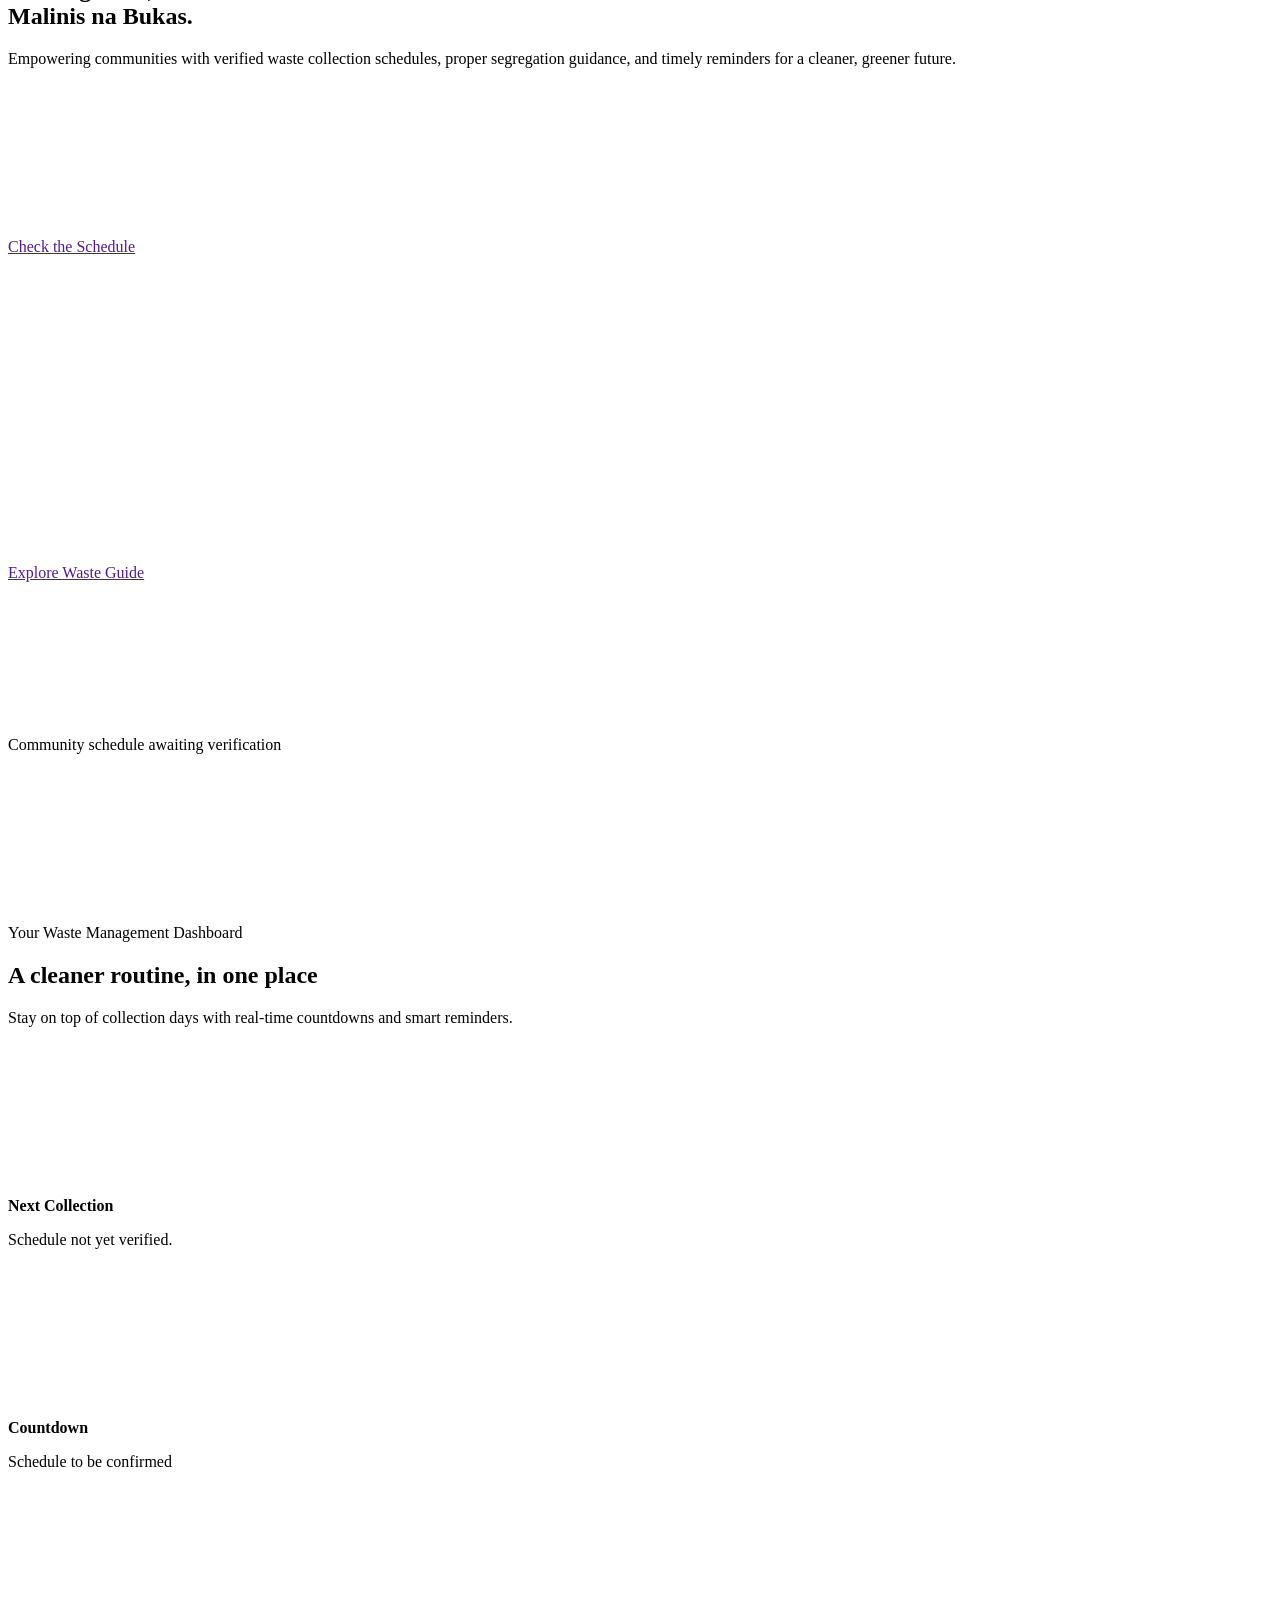
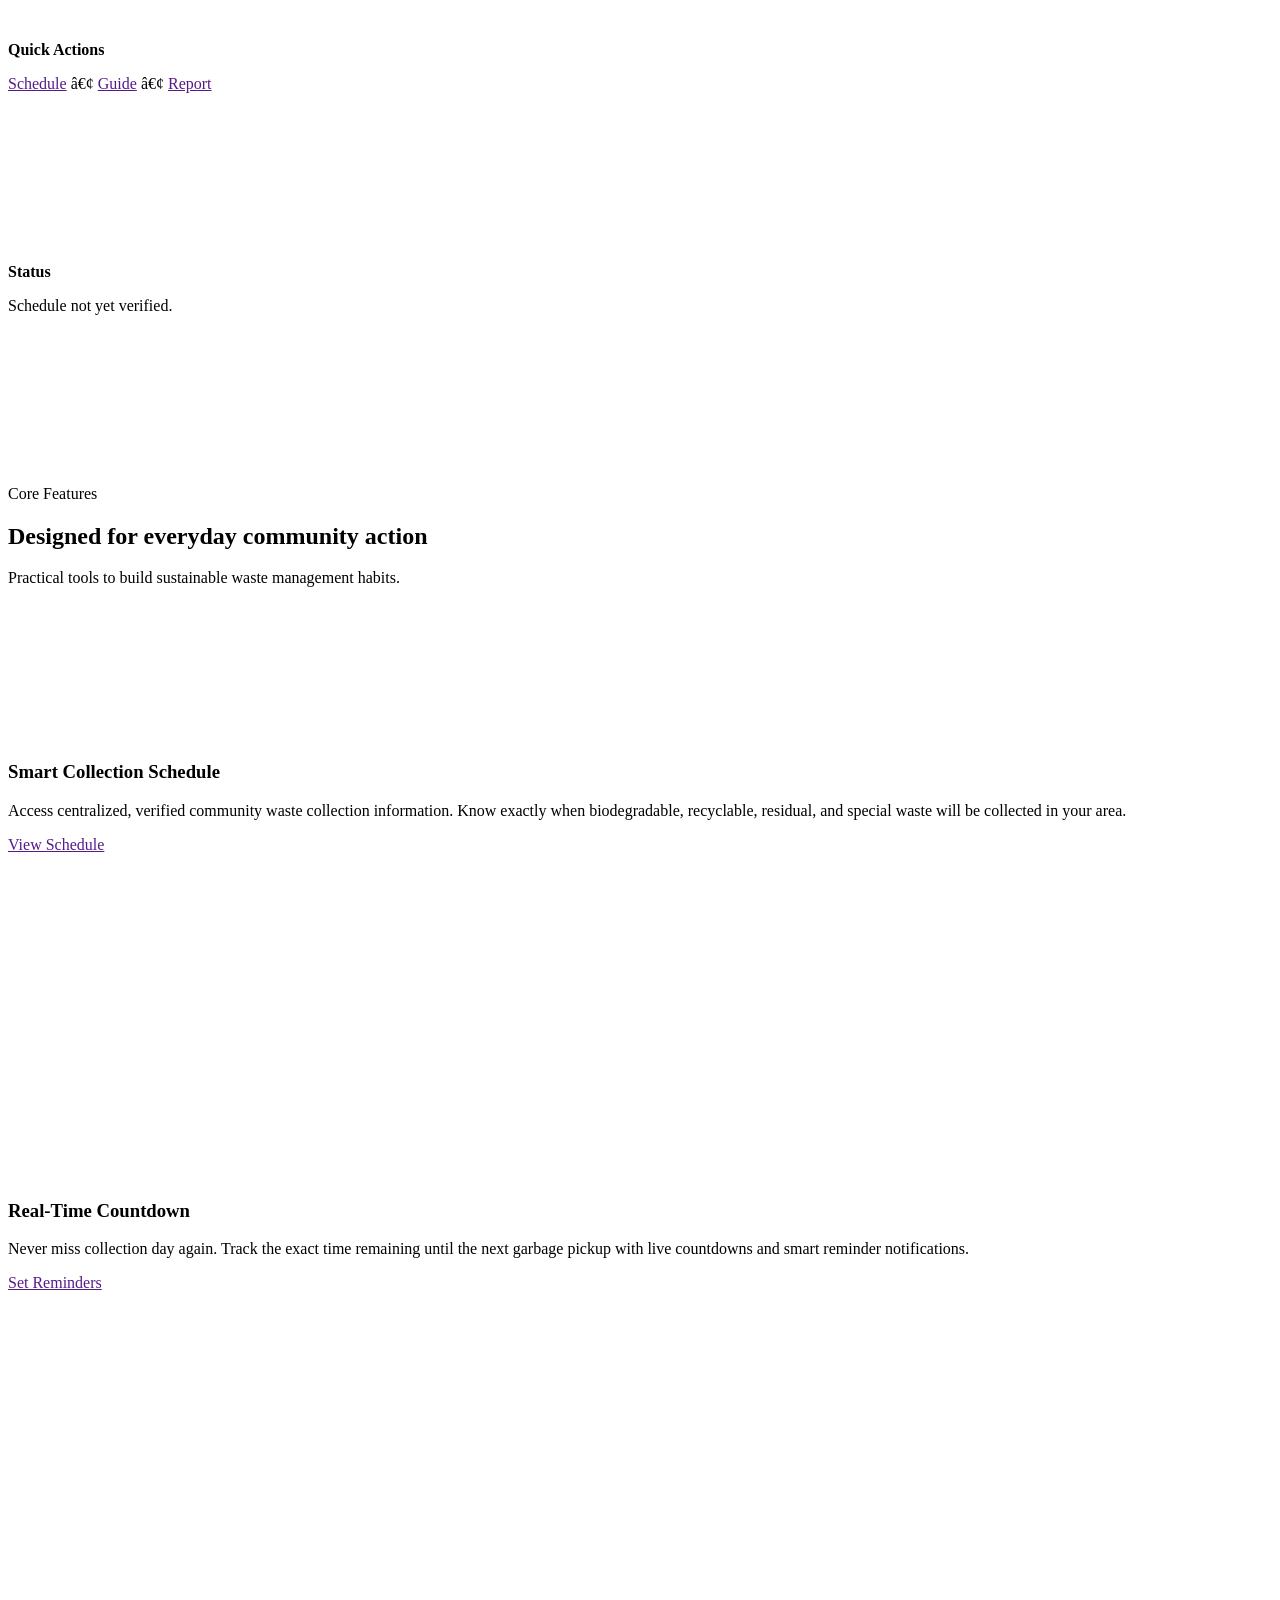
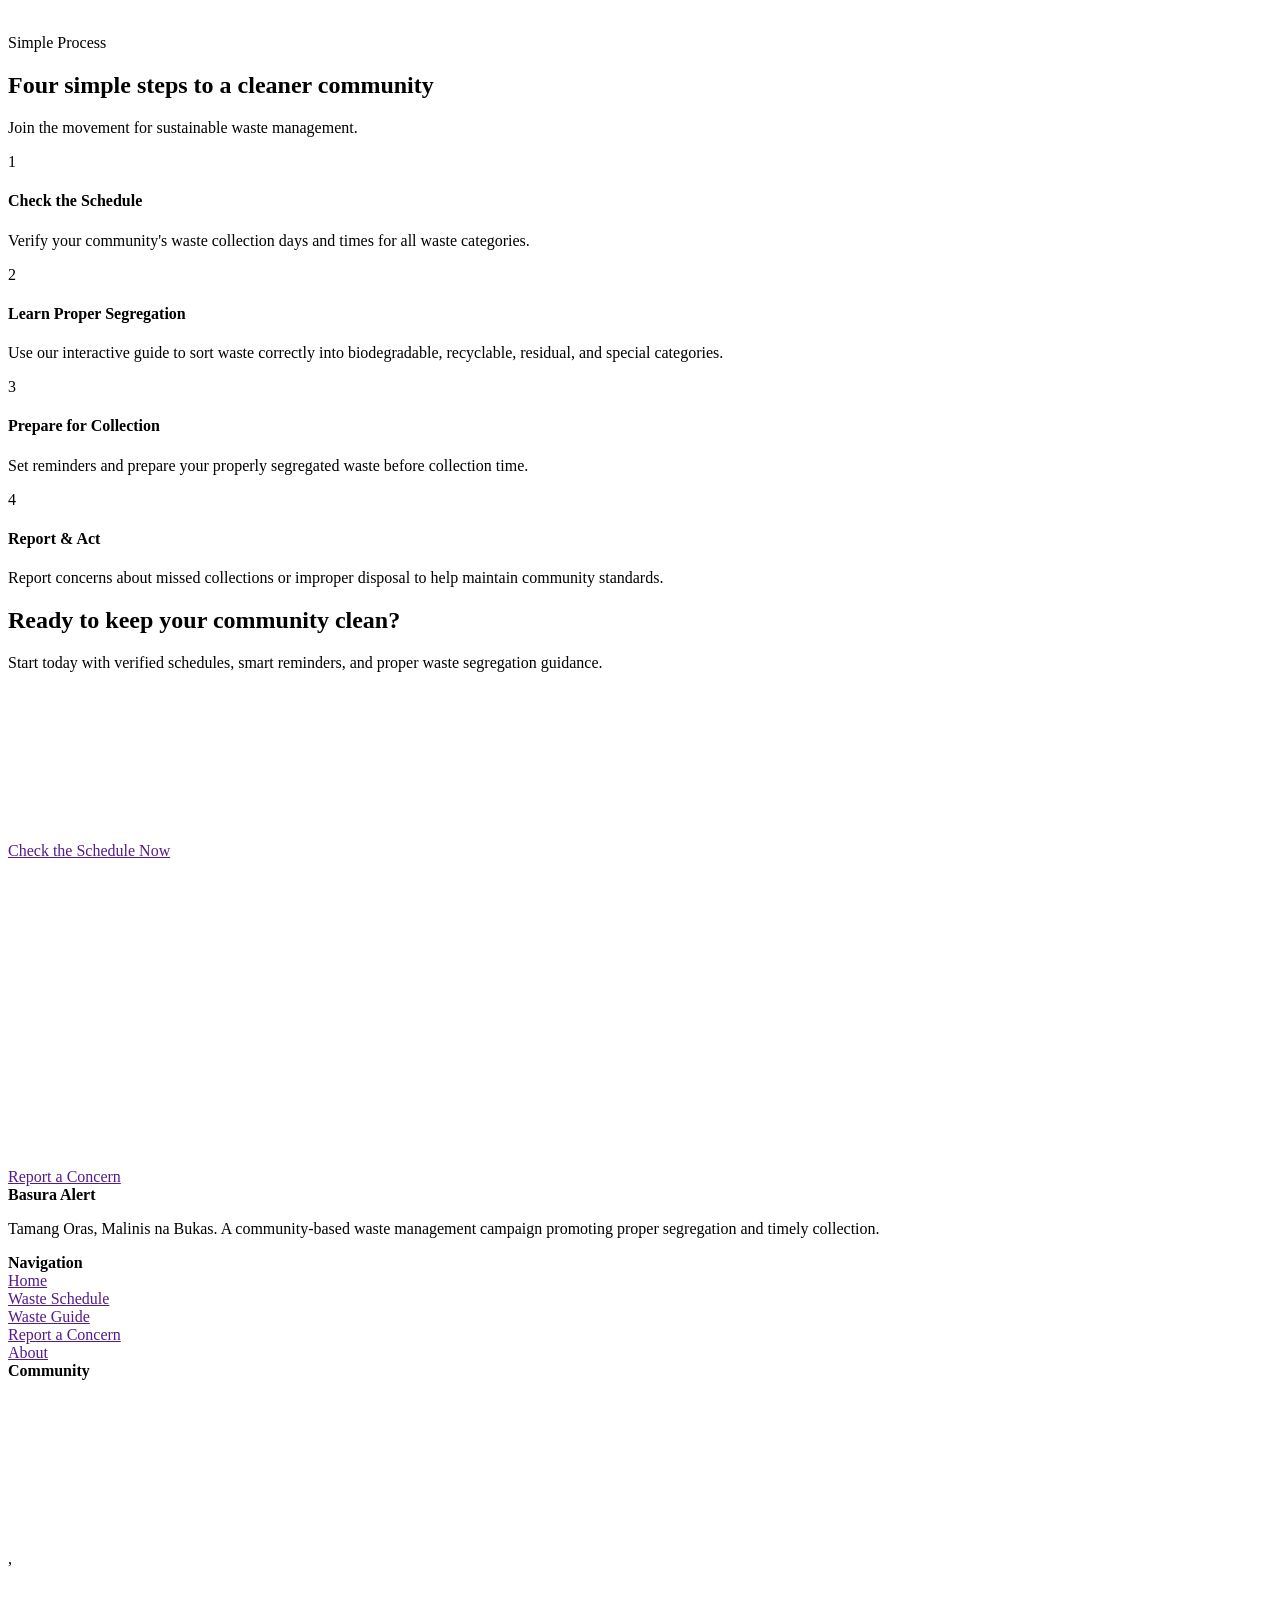
==== commit 7b806d3d: "Restore Basura Alert campaign redesign" ====
--- a/index.html
+++ b/index.html
@@ -1,10 +1,10 @@
-﻿<!DOCTYPE html>
+<!DOCTYPE html>
 <html lang=""en"">
 <head>
   <meta charset=""UTF-8"" />
   <meta name=""viewport"" content=""width=device-width, initial-scale=1.0"" />
   <title>Basura Alert — Home</title>
-  <link rel=""stylesheet"" href=""css/style.css"" />
+  <link rel=""stylesheet"" href=""./css/style.css"" />
 </head>
 <body>
   <header class=""site-header"">
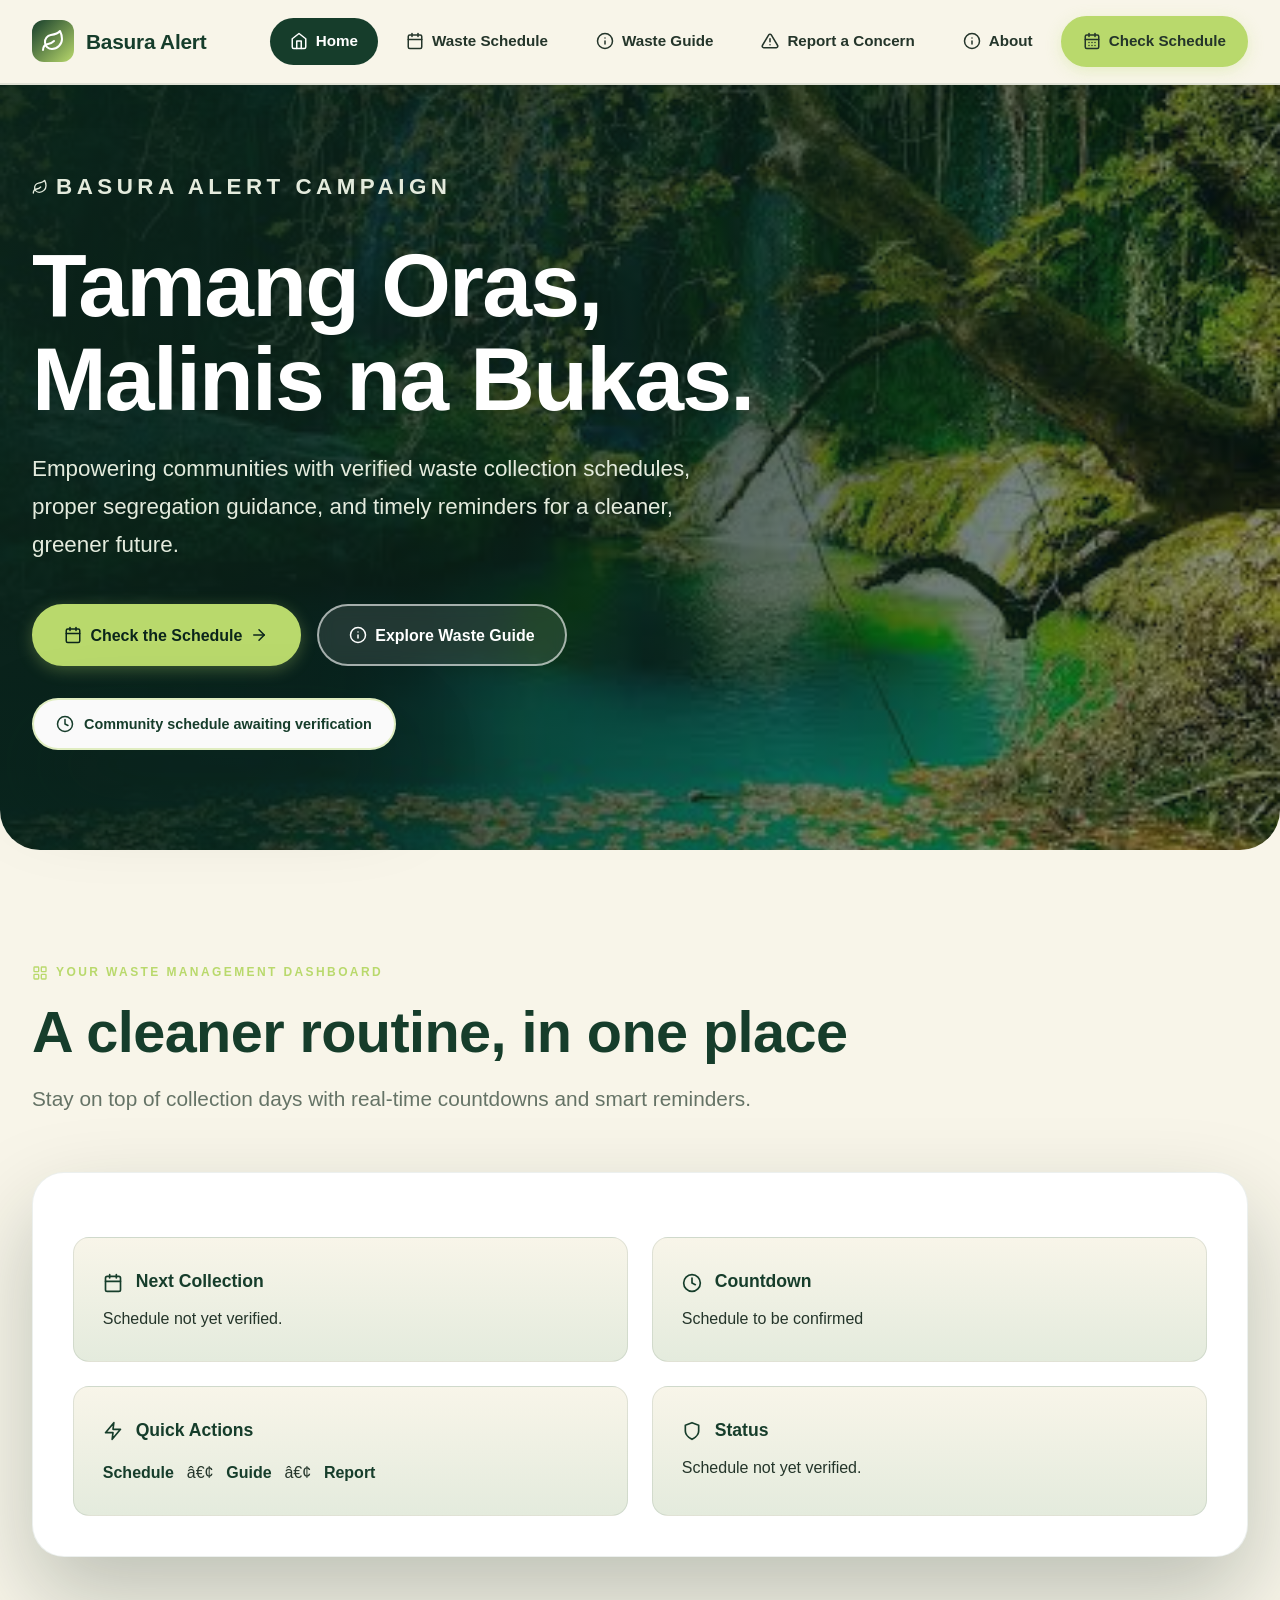
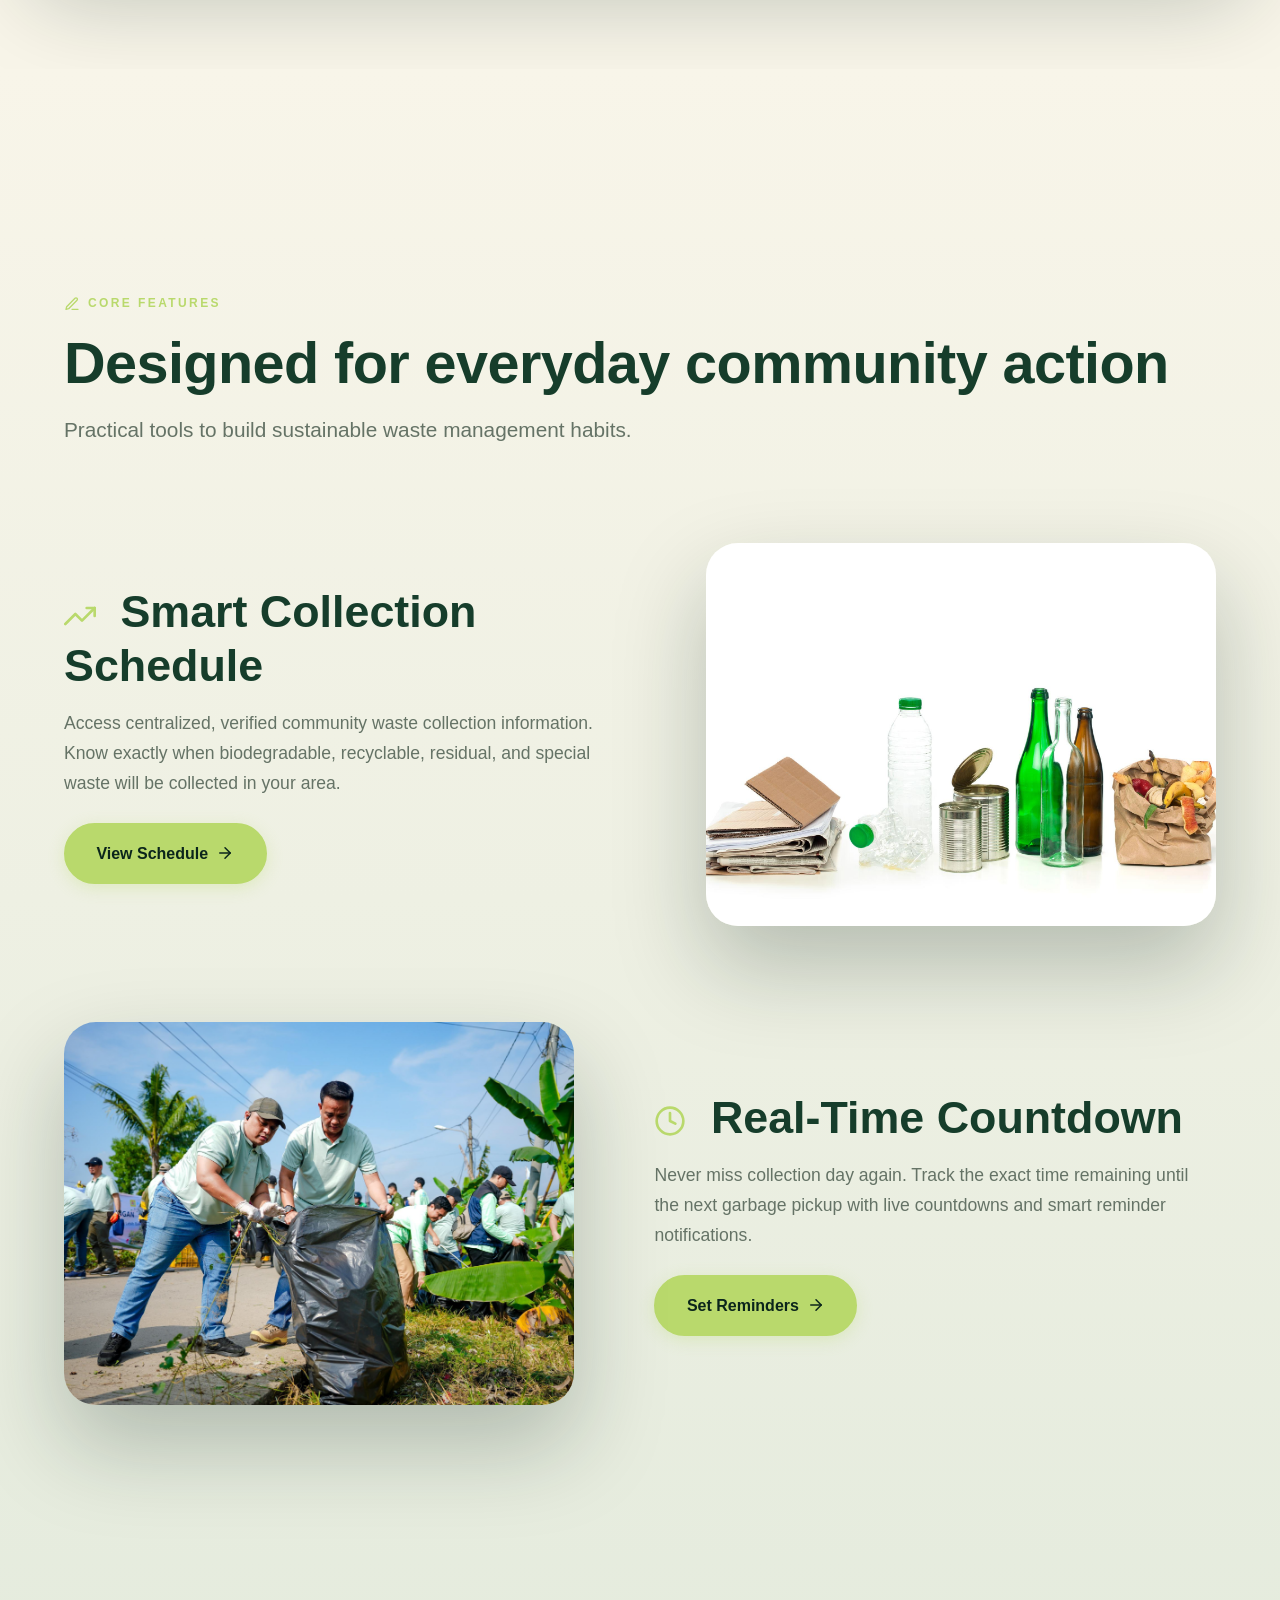
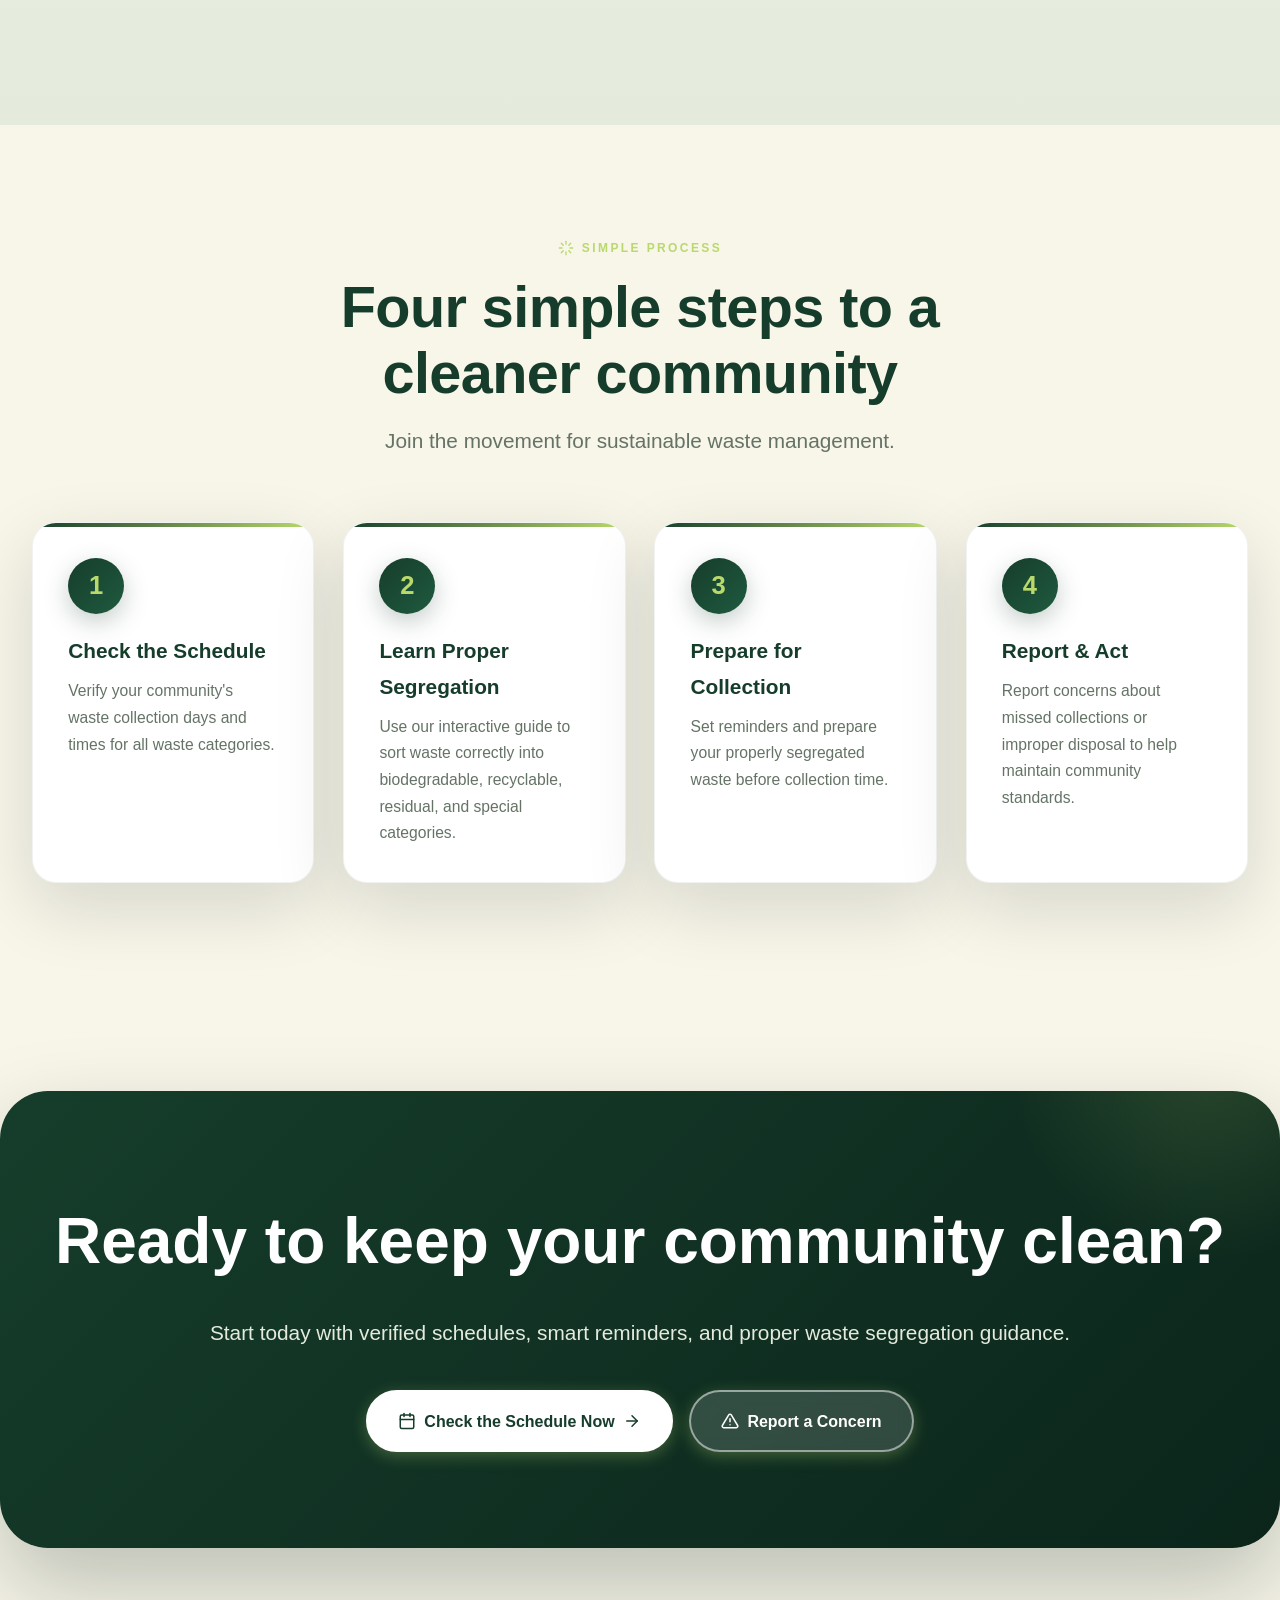
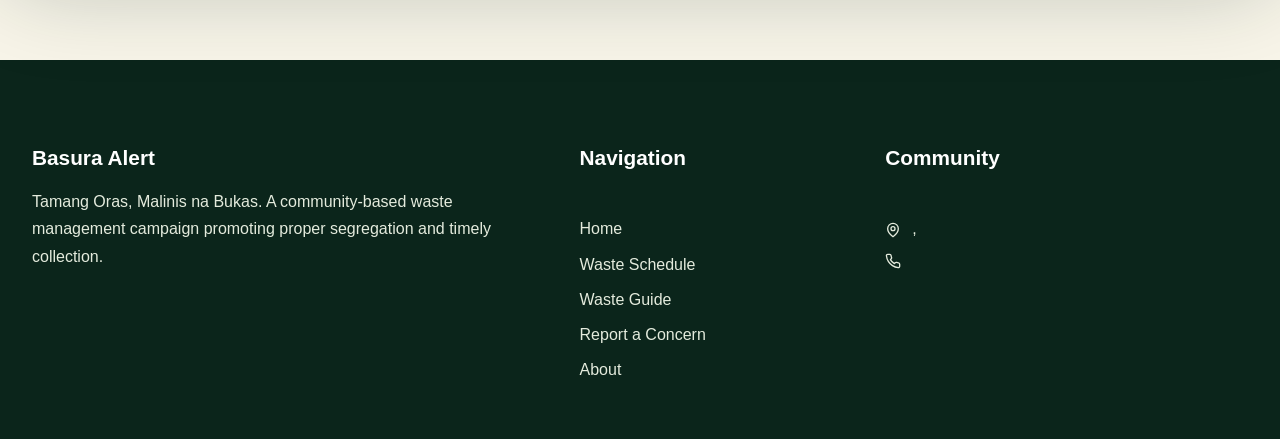
==== commit 70c77008: "Fix HTML quotation marks and stylesheet links" ====
--- a/index.html
+++ b/index.html
@@ -1,84 +1,84 @@
-<!DOCTYPE html>
-<html lang=""en"">
+﻿<!DOCTYPE html>
+<html lang="en">
 <head>
-  <meta charset=""UTF-8"" />
-  <meta name=""viewport"" content=""width=device-width, initial-scale=1.0"" />
-  <title>Basura Alert — Home</title>
-  <link rel=""stylesheet"" href=""./css/style.css"" />
+  <meta charset="UTF-8" />
+  <meta name="viewport" content="width=device-width, initial-scale=1.0" />
+  <title>Basura Alert â€” Home</title>
+  <link rel="stylesheet" href="./css/style.css" />
 </head>
 <body>
-  <header class=""site-header"">
-    <div class=""inner"">
-      <a class=""brand"" href=""index.html"">
-        <span class=""brand-mark"">
-          <svg width=""24"" height=""24"" viewBox=""0 0 24 24"" fill=""none"" stroke=""currentColor"" stroke-width=""2"" stroke-linecap=""round"" stroke-linejoin=""round"">
-            <path d=""M11 20A7 7 0 0 1 9.8 6.1C15.5 5 17 4.48 19 2c1 2 2 4.18 2 8 0 5.5-4.78 10-10 10Z""></path>
-            <path d=""M2 21c0-3 1.85-5.36 5.08-6C9.5 14.52 12 13 13 12""></path>
+  <header class="site-header">
+    <div class="inner">
+      <a class="brand" href="index.html">
+        <span class="brand-mark">
+          <svg width="24" height="24" viewBox="0 0 24 24" fill="none" stroke="currentColor" stroke-width="2" stroke-linecap="round" stroke-linejoin="round">
+            <path d="M11 20A7 7 0 0 1 9.8 6.1C15.5 5 17 4.48 19 2c1 2 2 4.18 2 8 0 5.5-4.78 10-10 10Z"></path>
+            <path d="M2 21c0-3 1.85-5.36 5.08-6C9.5 14.52 12 13 13 12"></path>
           </svg>
         </span>
         Basura Alert
       </a>
-      <button class=""nav-toggle"" aria-label=""Toggle navigation"">
-        <svg width=""18"" height=""18"" viewBox=""0 0 24 24"" fill=""none"" stroke=""currentColor"" stroke-width=""2"" stroke-linecap=""round"" stroke-linejoin=""round"">
-          <line x1=""3"" y1=""12"" x2=""21"" y2=""12""></line>
-          <line x1=""3"" y1=""6"" x2=""21"" y2=""6""></line>
-          <line x1=""3"" y1=""18"" x2=""21"" y2=""18""></line>
+      <button class="nav-toggle" aria-label="Toggle navigation">
+        <svg width="18" height="18" viewBox="0 0 24 24" fill="none" stroke="currentColor" stroke-width="2" stroke-linecap="round" stroke-linejoin="round">
+          <line x1="3" y1="12" x2="21" y2="12"></line>
+          <line x1="3" y1="6" x2="21" y2="6"></line>
+          <line x1="3" y1="18" x2="21" y2="18"></line>
         </svg>
         Menu
       </button>
-      <nav class=""menu"">
-        <a href=""index.html"" class=""active"">
-          <svg width=""18"" height=""18"" viewBox=""0 0 24 24"" fill=""none"" stroke=""currentColor"" stroke-width=""2"" stroke-linecap=""round"" stroke-linejoin=""round"">
-            <path d=""m3 9 9-7 9 7v11a2 2 0 0 1-2 2H5a2 2 0 0 1-2-2z""></path>
-            <polyline points=""9 22 9 12 15 12 15 22""></polyline>
+      <nav class="menu">
+        <a href="index.html" class="active">
+          <svg width="18" height="18" viewBox="0 0 24 24" fill="none" stroke="currentColor" stroke-width="2" stroke-linecap="round" stroke-linejoin="round">
+            <path d="m3 9 9-7 9 7v11a2 2 0 0 1-2 2H5a2 2 0 0 1-2-2z"></path>
+            <polyline points="9 22 9 12 15 12 15 22"></polyline>
           </svg>
           Home
         </a>
-        <a href=""schedule.html"">
-          <svg width=""18"" height=""18"" viewBox=""0 0 24 24"" fill=""none"" stroke=""currentColor"" stroke-width=""2"" stroke-linecap=""round"" stroke-linejoin=""round"">
-            <rect width=""18"" height=""18"" x=""3"" y=""4"" rx=""2"" ry=""2""></rect>
-            <line x1=""16"" x2=""16"" y1=""2"" y2=""6""></line>
-            <line x1=""8"" x2=""8"" y1=""2"" y2=""6""></line>
-            <line x1=""3"" x2=""21"" y1=""10"" y2=""10""></line>
+        <a href="schedule.html">
+          <svg width="18" height="18" viewBox="0 0 24 24" fill="none" stroke="currentColor" stroke-width="2" stroke-linecap="round" stroke-linejoin="round">
+            <rect width="18" height="18" x="3" y="4" rx="2" ry="2"></rect>
+            <line x1="16" x2="16" y1="2" y2="6"></line>
+            <line x1="8" x2="8" y1="2" y2="6"></line>
+            <line x1="3" x2="21" y1="10" y2="10"></line>
           </svg>
           Waste Schedule
         </a>
-        <a href=""schedule.html#guide"">
-          <svg width=""18"" height=""18"" viewBox=""0 0 24 24"" fill=""none"" stroke=""currentColor"" stroke-width=""2"" stroke-linecap=""round"" stroke-linejoin=""round"">
-            <circle cx=""12"" cy=""12"" r=""10""></circle>
-            <path d=""M12 16v-4""></path>
-            <path d=""M12 8h.01""></path>
+        <a href="schedule.html#guide">
+          <svg width="18" height="18" viewBox="0 0 24 24" fill="none" stroke="currentColor" stroke-width="2" stroke-linecap="round" stroke-linejoin="round">
+            <circle cx="12" cy="12" r="10"></circle>
+            <path d="M12 16v-4"></path>
+            <path d="M12 8h.01"></path>
           </svg>
           Waste Guide
         </a>
-        <a href=""report.html"">
-          <svg width=""18"" height=""18"" viewBox=""0 0 24 24"" fill=""none"" stroke=""currentColor"" stroke-width=""2"" stroke-linecap=""round"" stroke-linejoin=""round"">
-            <path d=""M10.29 3.86L1.82 18a2 2 0 0 0 1.71 3h16.94a2 2 0 0 0 1.71-3L13.71 3.86a2 2 0 0 0-3.42 0z""></path>
-            <line x1=""12"" y1=""9"" x2=""12"" y2=""13""></line>
-            <line x1=""12"" y1=""17"" x2=""12.01"" y2=""17""></line>
+        <a href="report.html">
+          <svg width="18" height="18" viewBox="0 0 24 24" fill="none" stroke="currentColor" stroke-width="2" stroke-linecap="round" stroke-linejoin="round">
+            <path d="M10.29 3.86L1.82 18a2 2 0 0 0 1.71 3h16.94a2 2 0 0 0 1.71-3L13.71 3.86a2 2 0 0 0-3.42 0z"></path>
+            <line x1="12" y1="9" x2="12" y2="13"></line>
+            <line x1="12" y1="17" x2="12.01" y2="17"></line>
           </svg>
           Report a Concern
         </a>
-        <a href=""about.html"">
-          <svg width=""18"" height=""18"" viewBox=""0 0 24 24"" fill=""none"" stroke=""currentColor"" stroke-width=""2"" stroke-linecap=""round"" stroke-linejoin=""round"">
-            <circle cx=""12"" cy=""12"" r=""10""></circle>
-            <path d=""M12 16v-4""></path>
-            <path d=""M12 8h.01""></path>
+        <a href="about.html">
+          <svg width="18" height="18" viewBox="0 0 24 24" fill="none" stroke="currentColor" stroke-width="2" stroke-linecap="round" stroke-linejoin="round">
+            <circle cx="12" cy="12" r="10"></circle>
+            <path d="M12 16v-4"></path>
+            <path d="M12 8h.01"></path>
           </svg>
           About
         </a>
-        <a class=""btn"" href=""schedule.html"">
-          <svg width=""18"" height=""18"" viewBox=""0 0 24 24"" fill=""none"" stroke=""currentColor"" stroke-width=""2"" stroke-linecap=""round"" stroke-linejoin=""round"">
-            <rect width=""18"" height=""18"" x=""3"" y=""4"" rx=""2"" ry=""2""></rect>
-            <line x1=""16"" x2=""16"" y1=""2"" y2=""6""></line>
-            <line x1=""8"" x2=""8"" y1=""2"" y2=""6""></line>
-            <line x1=""3"" x2=""21"" y1=""10"" y2=""10""></line>
-            <path d=""M8 14h.01""></path>
-            <path d=""M12 14h.01""></path>
-            <path d=""M16 14h.01""></path>
-            <path d=""M8 18h.01""></path>
-            <path d=""M12 18h.01""></path>
-            <path d=""M16 18h.01""></path>
+        <a class="btn" href="schedule.html">
+          <svg width="18" height="18" viewBox="0 0 24 24" fill="none" stroke="currentColor" stroke-width="2" stroke-linecap="round" stroke-linejoin="round">
+            <rect width="18" height="18" x="3" y="4" rx="2" ry="2"></rect>
+            <line x1="16" x2="16" y1="2" y2="6"></line>
+            <line x1="8" x2="8" y1="2" y2="6"></line>
+            <line x1="3" x2="21" y1="10" y2="10"></line>
+            <path d="M8 14h.01"></path>
+            <path d="M12 14h.01"></path>
+            <path d="M16 14h.01"></path>
+            <path d="M8 18h.01"></path>
+            <path d="M12 18h.01"></path>
+            <path d="M16 18h.01"></path>
           </svg>
           Check Schedule
         </a>
@@ -87,242 +87,242 @@
   </header>
 
   <main>
-    <section class=""hero-campaign"">
-      <div class=""inner"">
-        <p class=""eyebrow"">
-          <svg width=""16"" height=""16"" viewBox=""0 0 24 24"" fill=""none"" stroke=""currentColor"" stroke-width=""2"" stroke-linecap=""round"" stroke-linejoin=""round"">
-            <path d=""M11 20A7 7 0 0 1 9.8 6.1C15.5 5 17 4.48 19 2c1 2 2 4.18 2 8 0 5.5-4.78 10-10 10Z""></path>
-            <path d=""M2 21c0-3 1.85-5.36 5.08-6C9.5 14.52 12 13 13 12""></path>
+    <section class="hero-campaign">
+      <div class="inner">
+        <p class="eyebrow">
+          <svg width="16" height="16" viewBox="0 0 24 24" fill="none" stroke="currentColor" stroke-width="2" stroke-linecap="round" stroke-linejoin="round">
+            <path d="M11 20A7 7 0 0 1 9.8 6.1C15.5 5 17 4.48 19 2c1 2 2 4.18 2 8 0 5.5-4.78 10-10 10Z"></path>
+            <path d="M2 21c0-3 1.85-5.36 5.08-6C9.5 14.52 12 13 13 12"></path>
           </svg>
           Basura Alert Campaign
         </p>
         <h1>Tamang Oras,<br/>Malinis na Bukas.</h1>
         <p>Empowering communities with verified waste collection schedules, proper segregation guidance, and timely reminders for a cleaner, greener future.</p>
-        <div class=""hero-actions"">
-          <a class=""btn"" href=""schedule.html"">
-            <svg width=""18"" height=""18"" viewBox=""0 0 24 24"" fill=""none"" stroke=""currentColor"" stroke-width=""2"" stroke-linecap=""round"" stroke-linejoin=""round"">
-              <rect width=""18"" height=""18"" x=""3"" y=""4"" rx=""2"" ry=""2""></rect>
-              <line x1=""16"" x2=""16"" y1=""2"" y2=""6""></line>
-              <line x1=""8"" x2=""8"" y1=""2"" y2=""6""></line>
-              <line x1=""3"" x2=""21"" y1=""10"" y2=""10""></line>
+        <div class="hero-actions">
+          <a class="btn" href="schedule.html">
+            <svg width="18" height="18" viewBox="0 0 24 24" fill="none" stroke="currentColor" stroke-width="2" stroke-linecap="round" stroke-linejoin="round">
+              <rect width="18" height="18" x="3" y="4" rx="2" ry="2"></rect>
+              <line x1="16" x2="16" y1="2" y2="6"></line>
+              <line x1="8" x2="8" y1="2" y2="6"></line>
+              <line x1="3" x2="21" y1="10" y2="10"></line>
             </svg>
             Check the Schedule
-            <svg width=""18"" height=""18"" viewBox=""0 0 24 24"" fill=""none"" stroke=""currentColor"" stroke-width=""2"" stroke-linecap=""round"" stroke-linejoin=""round"">
-              <path d=""M5 12h14""></path>
-              <path d=""m12 5 7 7-7 7""></path>
+            <svg width="18" height="18" viewBox="0 0 24 24" fill="none" stroke="currentColor" stroke-width="2" stroke-linecap="round" stroke-linejoin="round">
+              <path d="M5 12h14"></path>
+              <path d="m12 5 7 7-7 7"></path>
             </svg>
           </a>
-          <a class=""btn secondary"" href=""schedule.html#guide"">
-            <svg width=""18"" height=""18"" viewBox=""0 0 24 24"" fill=""none"" stroke=""currentColor"" stroke-width=""2"" stroke-linecap=""round"" stroke-linejoin=""round"">
-              <circle cx=""12"" cy=""12"" r=""10""></circle>
-              <path d=""M12 16v-4""></path>
-              <path d=""M12 8h.01""></path>
+          <a class="btn secondary" href="schedule.html#guide">
+            <svg width="18" height="18" viewBox="0 0 24 24" fill="none" stroke="currentColor" stroke-width="2" stroke-linecap="round" stroke-linejoin="round">
+              <circle cx="12" cy="12" r="10"></circle>
+              <path d="M12 16v-4"></path>
+              <path d="M12 8h.01"></path>
             </svg>
             Explore Waste Guide
           </a>
         </div>
-        <div class=""status-pill"" id=""status-pill"">
-          <svg width=""18"" height=""18"" viewBox=""0 0 24 24"" fill=""none"" stroke=""currentColor"" stroke-width=""2"" stroke-linecap=""round"" stroke-linejoin=""round"">
-            <circle cx=""12"" cy=""12"" r=""10""></circle>
-            <polyline points=""12 6 12 12 16 14""></polyline>
+        <div class="status-pill" id="status-pill">
+          <svg width="18" height="18" viewBox="0 0 24 24" fill="none" stroke="currentColor" stroke-width="2" stroke-linecap="round" stroke-linejoin="round">
+            <circle cx="12" cy="12" r="10"></circle>
+            <polyline points="12 6 12 12 16 14"></polyline>
           </svg>
           Community schedule awaiting verification
         </div>
       </div>
     </section>
 
-    <section class=""section"">
-      <div class=""section-header"">
-        <p class=""eyebrow"">
-          <svg width=""16"" height=""16"" viewBox=""0 0 24 24"" fill=""none"" stroke=""currentColor"" stroke-width=""2"" stroke-linecap=""round"" stroke-linejoin=""round"">
-            <rect width=""7"" height=""7"" x=""3"" y=""3"" rx=""1""></rect>
-            <rect width=""7"" height=""7"" x=""14"" y=""3"" rx=""1""></rect>
-            <rect width=""7"" height=""7"" x=""14"" y=""14"" rx=""1""></rect>
-            <rect width=""7"" height=""7"" x=""3"" y=""14"" rx=""1""></rect>
+    <section class="section">
+      <div class="section-header">
+        <p class="eyebrow">
+          <svg width="16" height="16" viewBox="0 0 24 24" fill="none" stroke="currentColor" stroke-width="2" stroke-linecap="round" stroke-linejoin="round">
+            <rect width="7" height="7" x="3" y="3" rx="1"></rect>
+            <rect width="7" height="7" x="14" y="3" rx="1"></rect>
+            <rect width="7" height="7" x="14" y="14" rx="1"></rect>
+            <rect width="7" height="7" x="3" y="14" rx="1"></rect>
           </svg>
           Your Waste Management Dashboard
         </p>
-        <h2 class=""section-title"">A cleaner routine, in one place</h2>
-        <p class=""section-subtitle"">Stay on top of collection days with real-time countdowns and smart reminders.</p>
-      </div>
-      <div class=""product-mock"">
-        <div class=""mock-row"">
-          <div class=""mock-card"">
+        <h2 class="section-title">A cleaner routine, in one place</h2>
+        <p class="section-subtitle">Stay on top of collection days with real-time countdowns and smart reminders.</p>
+      </div>
+      <div class="product-mock">
+        <div class="mock-row">
+          <div class="mock-card">
             <strong>
-              <svg width=""20"" height=""20"" viewBox=""0 0 24 24"" fill=""none"" stroke=""currentColor"" stroke-width=""2"" stroke-linecap=""round"" stroke-linejoin=""round"" style=""margin-right: 0.5rem;"">
-                <rect width=""18"" height=""18"" x=""3"" y=""4"" rx=""2"" ry=""2""></rect>
-                <line x1=""16"" x2=""16"" y1=""2"" y2=""6""></line>
-                <line x1=""8"" x2=""8"" y1=""2"" y2=""6""></line>
-                <line x1=""3"" x2=""21"" y1=""10"" y2=""10""></line>
+              <svg width="20" height="20" viewBox="0 0 24 24" fill="none" stroke="currentColor" stroke-width="2" stroke-linecap="round" stroke-linejoin="round" style="margin-right: 0.5rem;">
+                <rect width="18" height="18" x="3" y="4" rx="2" ry="2"></rect>
+                <line x1="16" x2="16" y1="2" y2="6"></line>
+                <line x1="8" x2="8" y1="2" y2="6"></line>
+                <line x1="3" x2="21" y1="10" y2="10"></line>
               </svg>
               Next Collection
             </strong>
-            <p id=""next-schedule"">Schedule not yet verified.</p>
-          </div>
-          <div class=""mock-card"">
+            <p id="next-schedule">Schedule not yet verified.</p>
+          </div>
+          <div class="mock-card">
             <strong>
-              <svg width=""20"" height=""20"" viewBox=""0 0 24 24"" fill=""none"" stroke=""currentColor"" stroke-width=""2"" stroke-linecap=""round"" stroke-linejoin=""round"" style=""margin-right: 0.5rem;"">
-                <circle cx=""12"" cy=""12"" r=""10""></circle>
-                <polyline points=""12 6 12 12 16 14""></polyline>
+              <svg width="20" height="20" viewBox="0 0 24 24" fill="none" stroke="currentColor" stroke-width="2" stroke-linecap="round" stroke-linejoin="round" style="margin-right: 0.5rem;">
+                <circle cx="12" cy="12" r="10"></circle>
+                <polyline points="12 6 12 12 16 14"></polyline>
               </svg>
               Countdown
             </strong>
-            <p id=""countdown"">Schedule to be confirmed</p>
-          </div>
-        </div>
-        <div class=""mock-row"">
-          <div class=""mock-card"">
+            <p id="countdown">Schedule to be confirmed</p>
+          </div>
+        </div>
+        <div class="mock-row">
+          <div class="mock-card">
             <strong>
-              <svg width=""20"" height=""20"" viewBox=""0 0 24 24"" fill=""none"" stroke=""currentColor"" stroke-width=""2"" stroke-linecap=""round"" stroke-linejoin=""round"" style=""margin-right: 0.5rem;"">
-                <polygon points=""13 2 3 14 12 14 11 22 21 10 12 10 13 2""></polygon>
+              <svg width="20" height="20" viewBox="0 0 24 24" fill="none" stroke="currentColor" stroke-width="2" stroke-linecap="round" stroke-linejoin="round" style="margin-right: 0.5rem;">
+                <polygon points="13 2 3 14 12 14 11 22 21 10 12 10 13 2"></polygon>
               </svg>
               Quick Actions
             </strong>
-            <p style=""display: flex; flex-wrap: wrap; gap: 0.8rem; margin-top: 0.8rem;"">
-              <a href=""schedule.html"" style=""color: var(--forest-green); font-weight: 600;"">Schedule</a> •
-              <a href=""schedule.html#guide"" style=""color: var(--forest-green); font-weight: 600;"">Guide</a> •
-              <a href=""report.html"" style=""color: var(--forest-green); font-weight: 600;"">Report</a>
+            <p style="display: flex; flex-wrap: wrap; gap: 0.8rem; margin-top: 0.8rem;">
+              <a href="schedule.html" style="color: var(--forest-green); font-weight: 600;">Schedule</a> â€¢
+              <a href="schedule.html#guide" style="color: var(--forest-green); font-weight: 600;">Guide</a> â€¢
+              <a href="report.html" style="color: var(--forest-green); font-weight: 600;">Report</a>
             </p>
           </div>
-          <div class=""mock-card"">
+          <div class="mock-card">
             <strong>
-              <svg width=""20"" height=""20"" viewBox=""0 0 24 24"" fill=""none"" stroke=""currentColor"" stroke-width=""2"" stroke-linecap=""round"" stroke-linejoin=""round"" style=""margin-right: 0.5rem;"">
-                <path d=""M12 22s8-4 8-10V5l-8-3-8 3v7c0 6 8 10 8 10""></path>
+              <svg width="20" height="20" viewBox="0 0 24 24" fill="none" stroke="currentColor" stroke-width="2" stroke-linecap="round" stroke-linejoin="round" style="margin-right: 0.5rem;">
+                <path d="M12 22s8-4 8-10V5l-8-3-8 3v7c0 6 8 10 8 10"></path>
               </svg>
               Status
             </strong>
-            <p id=""schedule-preview"">Schedule not yet verified.</p>
-          </div>
-        </div>
-      </div>
-    </section>
-
-    <section class=""section alt"">
-      <div class=""section-inner"">
-        <div class=""section-header"">
-          <p class=""eyebrow"">
-            <svg width=""16"" height=""16"" viewBox=""0 0 24 24"" fill=""none"" stroke=""currentColor"" stroke-width=""2"" stroke-linecap=""round"" stroke-linejoin=""round"">
-              <path d=""M12 20h9""></path>
-              <path d=""M16.5 3.5a2.121 2.121 0 0 1 3 3L7 19l-4 1 1-4L16.5 3.5z""></path>
+            <p id="schedule-preview">Schedule not yet verified.</p>
+          </div>
+        </div>
+      </div>
+    </section>
+
+    <section class="section alt">
+      <div class="section-inner">
+        <div class="section-header">
+          <p class="eyebrow">
+            <svg width="16" height="16" viewBox="0 0 24 24" fill="none" stroke="currentColor" stroke-width="2" stroke-linecap="round" stroke-linejoin="round">
+              <path d="M12 20h9"></path>
+              <path d="M16.5 3.5a2.121 2.121 0 0 1 3 3L7 19l-4 1 1-4L16.5 3.5z"></path>
             </svg>
             Core Features
           </p>
-          <h2 class=""section-title"">Designed for everyday community action</h2>
-          <p class=""section-subtitle"">Practical tools to build sustainable waste management habits.</p>
+          <h2 class="section-title">Designed for everyday community action</h2>
+          <p class="section-subtitle">Practical tools to build sustainable waste management habits.</p>
         </div>
         
-        <div class=""feature"">
-          <div class=""feature-content"">
+        <div class="feature">
+          <div class="feature-content">
             <h3>
-              <svg width=""32"" height=""32"" viewBox=""0 0 24 24"" fill=""none"" stroke=""currentColor"" stroke-width=""2"" stroke-linecap=""round"" stroke-linejoin=""round"" style=""color: var(--fresh-lime); margin-right: 0.75rem;"">
-                <polyline points=""23 6 13.5 15.5 8.5 10.5 1 18""></polyline>
-                <polyline points=""17 6 23 6 23 12""></polyline>
+              <svg width="32" height="32" viewBox="0 0 24 24" fill="none" stroke="currentColor" stroke-width="2" stroke-linecap="round" stroke-linejoin="round" style="color: var(--fresh-lime); margin-right: 0.75rem;">
+                <polyline points="23 6 13.5 15.5 8.5 10.5 1 18"></polyline>
+                <polyline points="17 6 23 6 23 12"></polyline>
               </svg>
               Smart Collection Schedule
             </h3>
             <p>Access centralized, verified community waste collection information. Know exactly when biodegradable, recyclable, residual, and special waste will be collected in your area.</p>
-            <a class=""btn"" href=""schedule.html"">
+            <a class="btn" href="schedule.html">
               View Schedule
-              <svg width=""18"" height=""18"" viewBox=""0 0 24 24"" fill=""none"" stroke=""currentColor"" stroke-width=""2"" stroke-linecap=""round"" stroke-linejoin=""round"">
-                <path d=""M5 12h14""></path>
-                <path d=""m12 5 7 7-7 7""></path>
+              <svg width="18" height="18" viewBox="0 0 24 24" fill="none" stroke="currentColor" stroke-width="2" stroke-linecap="round" stroke-linejoin="round">
+                <path d="M5 12h14"></path>
+                <path d="m12 5 7 7-7 7"></path>
               </svg>
             </a>
           </div>
-          <div class=""feature-media"">
-            <img src=""assets/images/waste-segregation.jpg"" alt=""Proper waste segregation and recycling"" onerror=""this.style.display='none';this.parentElement.style.background='linear-gradient(135deg, var(--soft-sage), var(--warm-cream))';"">
-          </div>
-        </div>
-
-        <div class=""feature reverse"">
-          <div class=""feature-content"">
+          <div class="feature-media">
+            <img src="assets/images/waste-segregation.jpg" alt="Proper waste segregation and recycling" onerror="this.style.display='none';this.parentElement.style.background='linear-gradient(135deg, var(--soft-sage), var(--warm-cream))';">
+          </div>
+        </div>
+
+        <div class="feature reverse">
+          <div class="feature-content">
             <h3>
-              <svg width=""32"" height=""32"" viewBox=""0 0 24 24"" fill=""none"" stroke=""currentColor"" stroke-width=""2"" stroke-linecap=""round"" stroke-linejoin=""round"" style=""color: var(--fresh-lime); margin-right: 0.75rem;"">
-                <circle cx=""12"" cy=""12"" r=""10""></circle>
-                <polyline points=""12 6 12 12 16 14""></polyline>
+              <svg width="32" height="32" viewBox="0 0 24 24" fill="none" stroke="currentColor" stroke-width="2" stroke-linecap="round" stroke-linejoin="round" style="color: var(--fresh-lime); margin-right: 0.75rem;">
+                <circle cx="12" cy="12" r="10"></circle>
+                <polyline points="12 6 12 12 16 14"></polyline>
               </svg>
               Real-Time Countdown
             </h3>
             <p>Never miss collection day again. Track the exact time remaining until the next garbage pickup with live countdowns and smart reminder notifications.</p>
-            <a class=""btn"" href=""schedule.html"">
+            <a class="btn" href="schedule.html">
               Set Reminders
-              <svg width=""18"" height=""18"" viewBox=""0 0 24 24"" fill=""none"" stroke=""currentColor"" stroke-width=""2"" stroke-linecap=""round"" stroke-linejoin=""round"">
-                <path d=""M5 12h14""></path>
-                <path d=""m12 5 7 7-7 7""></path>
+              <svg width="18" height="18" viewBox="0 0 24 24" fill="none" stroke="currentColor" stroke-width="2" stroke-linecap="round" stroke-linejoin="round">
+                <path d="M5 12h14"></path>
+                <path d="m12 5 7 7-7 7"></path>
               </svg>
             </a>
           </div>
-          <div class=""feature-media"">
-            <img src=""assets/images/community-cleanup.jpg"" alt=""Community volunteers cleaning up"" onerror=""this.style.display='none';this.parentElement.style.background='linear-gradient(135deg, var(--soft-sage), var(--warm-cream))';"">
-          </div>
-        </div>
-      </div>
-    </section>
-
-    <section class=""section"">
-      <div class=""section-header"" style=""text-align: center; max-width: 800px; margin: 0 auto 4rem;"">
-        <p class=""eyebrow"">
-          <svg width=""16"" height=""16"" viewBox=""0 0 24 24"" fill=""none"" stroke=""currentColor"" stroke-width=""2"" stroke-linecap=""round"" stroke-linejoin=""round"">
-            <path d=""M12 2v4""></path>
-            <path d=""m16.2 7.8 2.9-2.9""></path>
-            <path d=""M18 12h4""></path>
-            <path d=""m16.2 16.2 2.9 2.9""></path>
-            <path d=""M12 18v4""></path>
-            <path d=""m7.8 16.2-2.9 2.9""></path>
-            <path d=""M6 12H2""></path>
-            <path d=""m7.8 7.8-2.9-2.9""></path>
+          <div class="feature-media">
+            <img src="assets/images/community-cleanup.jpg" alt="Community volunteers cleaning up" onerror="this.style.display='none';this.parentElement.style.background='linear-gradient(135deg, var(--soft-sage), var(--warm-cream))';">
+          </div>
+        </div>
+      </div>
+    </section>
+
+    <section class="section">
+      <div class="section-header" style="text-align: center; max-width: 800px; margin: 0 auto 4rem;">
+        <p class="eyebrow">
+          <svg width="16" height="16" viewBox="0 0 24 24" fill="none" stroke="currentColor" stroke-width="2" stroke-linecap="round" stroke-linejoin="round">
+            <path d="M12 2v4"></path>
+            <path d="m16.2 7.8 2.9-2.9"></path>
+            <path d="M18 12h4"></path>
+            <path d="m16.2 16.2 2.9 2.9"></path>
+            <path d="M12 18v4"></path>
+            <path d="m7.8 16.2-2.9 2.9"></path>
+            <path d="M6 12H2"></path>
+            <path d="m7.8 7.8-2.9-2.9"></path>
           </svg>
           Simple Process
         </p>
-        <h2 class=""section-title"">Four simple steps to a cleaner community</h2>
-        <p class=""section-subtitle"">Join the movement for sustainable waste management.</p>
-      </div>
-      <div class=""how-grid"">
-        <div class=""step-card"">
-          <div class=""step-number"">1</div>
+        <h2 class="section-title">Four simple steps to a cleaner community</h2>
+        <p class="section-subtitle">Join the movement for sustainable waste management.</p>
+      </div>
+      <div class="how-grid">
+        <div class="step-card">
+          <div class="step-number">1</div>
           <h4>Check the Schedule</h4>
           <p>Verify your community's waste collection days and times for all waste categories.</p>
         </div>
-        <div class=""step-card"">
-          <div class=""step-number"">2</div>
+        <div class="step-card">
+          <div class="step-number">2</div>
           <h4>Learn Proper Segregation</h4>
           <p>Use our interactive guide to sort waste correctly into biodegradable, recyclable, residual, and special categories.</p>
         </div>
-        <div class=""step-card"">
-          <div class=""step-number"">3</div>
+        <div class="step-card">
+          <div class="step-number">3</div>
           <h4>Prepare for Collection</h4>
           <p>Set reminders and prepare your properly segregated waste before collection time.</p>
         </div>
-        <div class=""step-card"">
-          <div class=""step-number"">4</div>
+        <div class="step-card">
+          <div class="step-number">4</div>
           <h4>Report & Act</h4>
           <p>Report concerns about missed collections or improper disposal to help maintain community standards.</p>
         </div>
       </div>
     </section>
 
-    <section class=""cta-section"">
+    <section class="cta-section">
       <h2>Ready to keep your community clean?</h2>
       <p>Start today with verified schedules, smart reminders, and proper waste segregation guidance.</p>
-      <div class=""hero-actions"" style=""justify-content: center;"">
-        <a class=""btn"" href=""schedule.html"">
-          <svg width=""18"" height=""18"" viewBox=""0 0 24 24"" fill=""none"" stroke=""currentColor"" stroke-width=""2"" stroke-linecap=""round"" stroke-linejoin=""round"">
-            <rect width=""18"" height=""18"" x=""3"" y=""4"" rx=""2"" ry=""2""></rect>
-            <line x1=""16"" x2=""16"" y1=""2"" y2=""6""></line>
-            <line x1=""8"" x2=""8"" y1=""2"" y2=""6""></line>
-            <line x1=""3"" x2=""21"" y1=""10"" y2=""10""></line>
+      <div class="hero-actions" style="justify-content: center;">
+        <a class="btn" href="schedule.html">
+          <svg width="18" height="18" viewBox="0 0 24 24" fill="none" stroke="currentColor" stroke-width="2" stroke-linecap="round" stroke-linejoin="round">
+            <rect width="18" height="18" x="3" y="4" rx="2" ry="2"></rect>
+            <line x1="16" x2="16" y1="2" y2="6"></line>
+            <line x1="8" x2="8" y1="2" y2="6"></line>
+            <line x1="3" x2="21" y1="10" y2="10"></line>
           </svg>
           Check the Schedule Now
-          <svg width=""18"" height=""18"" viewBox=""0 0 24 24"" fill=""none"" stroke=""currentColor"" stroke-width=""2"" stroke-linecap=""round"" stroke-linejoin=""round"">
-            <path d=""M5 12h14""></path>
-            <path d=""m12 5 7 7-7 7""></path>
-          </svg>
-        </a>
-        <a class=""btn"" href=""report.html"" style=""background: rgba(255,255,255,0.15); color: white; border-color: rgba(255,255,255,0.5); backdrop-filter: blur(8px);"">
-          <svg width=""18"" height=""18"" viewBox=""0 0 24 24"" fill=""none"" stroke=""currentColor"" stroke-width=""2"" stroke-linecap=""round"" stroke-linejoin=""round"">
-            <path d=""M10.29 3.86L1.82 18a2 2 0 0 0 1.71 3h16.94a2 2 0 0 0 1.71-3L13.71 3.86a2 2 0 0 0-3.42 0z""></path>
-            <line x1=""12"" y1=""9"" x2=""12"" y2=""13""></line>
-            <line x1=""12"" y1=""17"" x2=""12.01"" y2=""17""></line>
+          <svg width="18" height="18" viewBox="0 0 24 24" fill="none" stroke="currentColor" stroke-width="2" stroke-linecap="round" stroke-linejoin="round">
+            <path d="M5 12h14"></path>
+            <path d="m12 5 7 7-7 7"></path>
+          </svg>
+        </a>
+        <a class="btn" href="report.html" style="background: rgba(255,255,255,0.15); color: white; border-color: rgba(255,255,255,0.5); backdrop-filter: blur(8px);">
+          <svg width="18" height="18" viewBox="0 0 24 24" fill="none" stroke="currentColor" stroke-width="2" stroke-linecap="round" stroke-linejoin="round">
+            <path d="M10.29 3.86L1.82 18a2 2 0 0 0 1.71 3h16.94a2 2 0 0 0 1.71-3L13.71 3.86a2 2 0 0 0-3.42 0z"></path>
+            <line x1="12" y1="9" x2="12" y2="13"></line>
+            <line x1="12" y1="17" x2="12.01" y2="17"></line>
           </svg>
           Report a Concern
         </a>
@@ -330,39 +330,41 @@
     </section>
   </main>
 
-  <footer class=""site-footer"">
-    <div class=""inner"">
+  <footer class="site-footer">
+    <div class="inner">
       <div>
         <strong>Basura Alert</strong>
         <p>Tamang Oras, Malinis na Bukas. A community-based waste management campaign promoting proper segregation and timely collection.</p>
       </div>
       <div>
         <strong>Navigation</strong><br>
-        <a href=""index.html"">Home</a><br>
-        <a href=""schedule.html"">Waste Schedule</a><br>
-        <a href=""schedule.html#guide"">Waste Guide</a><br>
-        <a href=""report.html"">Report a Concern</a><br>
-        <a href=""about.html"">About</a>
+        <a href="index.html">Home</a><br>
+        <a href="schedule.html">Waste Schedule</a><br>
+        <a href="schedule.html#guide">Waste Guide</a><br>
+        <a href="report.html">Report a Concern</a><br>
+        <a href="about.html">About</a>
       </div>
       <div>
         <strong>Community</strong><br>
-        <p style=""margin: 0;"">
-          <svg width=""16"" height=""16"" viewBox=""0 0 24 24"" fill=""none"" stroke=""currentColor"" stroke-width=""2"" stroke-linecap=""round"" stroke-linejoin=""round"" style=""margin-right: 0.4rem;"">
-            <path d=""M20 10c0 6-8 12-8 12s-8-6-8-12a8 8 0 0 1 16 0Z""></path>
-            <circle cx=""12"" cy=""10"" r=""3""></circle>
-          </svg>
-          <span data-community=""barangay""></span>, <span data-community=""city""></span><br>
-          <svg width=""16"" height=""16"" viewBox=""0 0 24 24"" fill=""none"" stroke=""currentColor"" stroke-width=""2"" stroke-linecap=""round"" stroke-linejoin=""round"" style=""margin-right: 0.4rem; margin-top: 0.5rem;"">
-            <path d=""M22 16.92v3a2 2 0 0 1-2.18 2 19.79 19.79 0 0 1-8.63-3.07 19.5 19.5 0 0 1-6-6 19.79 19.79 0 0 1-3.07-8.67A2 2 0 0 1 4.11 2h3a2 2 0 0 1 2 1.72 12.84 12.84 0 0 0 .7 2.81 2 2 0 0 1-.45 2.11L8.09 9.91a16 16 0 0 0 6 6l1.27-1.27a2 2 0 0 1 2.11-.45 12.84 12.84 0 0 0 2.81.7A2 2 0 0 1 22 16.92z""></path>
-          </svg>
-          <span data-community=""contact""></span>
+        <p style="margin: 0;">
+          <svg width="16" height="16" viewBox="0 0 24 24" fill="none" stroke="currentColor" stroke-width="2" stroke-linecap="round" stroke-linejoin="round" style="margin-right: 0.4rem;">
+            <path d="M20 10c0 6-8 12-8 12s-8-6-8-12a8 8 0 0 1 16 0Z"></path>
+            <circle cx="12" cy="10" r="3"></circle>
+          </svg>
+          <span data-community="barangay"></span>, <span data-community="city"></span><br>
+          <svg width="16" height="16" viewBox="0 0 24 24" fill="none" stroke="currentColor" stroke-width="2" stroke-linecap="round" stroke-linejoin="round" style="margin-right: 0.4rem; margin-top: 0.5rem;">
+            <path d="M22 16.92v3a2 2 0 0 1-2.18 2 19.79 19.79 0 0 1-8.63-3.07 19.5 19.5 0 0 1-6-6 19.79 19.79 0 0 1-3.07-8.67A2 2 0 0 1 4.11 2h3a2 2 0 0 1 2 1.72 12.84 12.84 0 0 0 .7 2.81 2 2 0 0 1-.45 2.11L8.09 9.91a16 16 0 0 0 6 6l1.27-1.27a2 2 0 0 1 2.11-.45 12.84 12.84 0 0 0 2.81.7A2 2 0 0 1 22 16.92z"></path>
+          </svg>
+          <span data-community="contact"></span>
         </p>
       </div>
     </div>
   </footer>
 
-  <script src=""js/config.js""></script>
-  <script src=""js/schedule-core.js""></script>
-  <script src=""js/main.js""></script>
+  <script src="js/config.js"></script>
+  <script src="js/schedule-core.js"></script>
+  <script src="js/main.js"></script>
 </body>
 </html>
+
+
--- a/css/style.css
+++ b/css/style.css
@@ -0,0 +1 @@
+:root {   --forest-green: #163D2B;   --deep-evergreen: #0B251B;   --warm-cream: #F8F5E9;   --soft-sage: #E4EBDD;   --fresh-lime: #B9D96C;   --dark-text: #24352A;   --muted-text: #657366;   --white: #FFFFFF;      /* Legacy aliases for compatibility */   --forest: var(--forest-green);   --evergreen: var(--deep-evergreen);   --cream: var(--warm-cream);   --sage: var(--soft-sage);   --lime: var(--fresh-lime);   --text: var(--dark-text);   --muted: var(--muted-text);      --radius-sm: 12px;   --radius: 16px;   --radius-lg: 24px;   --radius-xl: 32px;   --shadow-soft: 0 10px 40px rgba(11, 37, 27, 0.08);   --shadow: 0 24px 70px rgba(11, 37, 27, 0.14);   --shadow-strong: 0 40px 90px rgba(11, 37, 27, 0.25); }  * {   box-sizing: border-box;   margin: 0;   padding: 0; }  html {   scroll-behavior: smooth; }  html, body {   overflow-x: hidden; }  body {   font-family: -apple-system, BlinkMacSystemFont, 'Segoe UI', 'Roboto', 'Oxygen',     'Ubuntu', 'Cantarell', 'Fira Sans', 'Droid Sans', 'Helvetica Neue',     sans-serif;   background: var(--warm-cream);   color: var(--dark-text);   line-height: 1.7;   font-size: 16px; }  a {   color: var(--forest-green);   text-decoration: none;   transition: color 0.2s ease; }  a:hover {   color: var(--deep-evergreen);   text-decoration: underline; }  img, video {   max-width: 100%;   height: auto;   display: block; }  svg {   display: inline-block;   vertical-align: middle; }  /* Header */ .site-header {   position: sticky;   top: 0;   z-index: 100;   background: rgba(248, 245, 233, 0.95);   backdrop-filter: blur(16px);   -webkit-backdrop-filter: blur(16px);   border-bottom: 2px solid rgba(22, 61, 43, 0.1);   box-shadow: var(--shadow-soft); }  .site-header .inner {   max-width: 1320px;   margin: 0 auto;   display: flex;   align-items: center;   justify-content: space-between;   padding: 1rem 2rem;   gap: 1.5rem;   flex-wrap: wrap; }  .brand {   display: flex;   align-items: center;   gap: 0.75rem;   font-weight: 800;   color: var(--forest-green);   font-size: 1.3rem;   letter-spacing: -0.01em;   text-decoration: none; }  .brand:hover {   color: var(--deep-evergreen);   text-decoration: none; }  .brand-mark {   width: 42px;   height: 42px;   border-radius: var(--radius-sm);   background: linear-gradient(135deg, var(--forest-green) 0%, var(--fresh-lime) 100%);   display: flex;   align-items: center;   justify-content: center;   color: white;   flex-shrink: 0; }  /* Navigation */ nav.menu {   display: flex;   align-items: center;   gap: 0.5rem;   flex-wrap: wrap; }  nav.menu a {   padding: 0.65rem 1.25rem;   border-radius: 999px;   color: var(--dark-text);   font-weight: 600;   font-size: 0.95rem;   transition: all 0.2s ease;   display: inline-flex;   align-items: center;   gap: 0.5rem;   text-decoration: none; }  nav.menu a:hover {   background: var(--soft-sage);   color: var(--forest-green);   text-decoration: none; }  nav.menu a.active {   background: var(--forest-green);   color: var(--white); }  .nav-toggle {   display: none;   background: var(--forest-green);   color: var(--white);   border: none;   padding: 0.6rem 1.2rem;   border-radius: var(--radius-sm);   cursor: pointer;   font-weight: 600;   font-size: 0.9rem;   align-items: center;   gap: 0.5rem; }  /* Buttons */ .btn {   display: inline-flex;   align-items: center;   justify-content: center;   gap: 0.5rem;   background: var(--fresh-lime);   color: var(--deep-evergreen);   padding: 0.95rem 1.9rem;   border-radius: 999px;   border: 2px solid var(--fresh-lime);   cursor: pointer;   font-weight: 700;   font-size: 1rem;   transition: all 0.25s ease;   text-decoration: none;   box-shadow: 0 4px 16px rgba(185, 217, 108, 0.3); }  .btn:hover {   background: #a8c95c;   border-color: #a8c95c;   transform: translateY(-2px);   box-shadow: 0 6px 24px rgba(185, 217, 108, 0.4);   color: var(--deep-evergreen);   text-decoration: none; }  .btn:active {   transform: translateY(0); }  .btn.secondary {   background: transparent;   color: var(--forest-green);   border: 2px solid var(--forest-green);   box-shadow: none; }  .btn.secondary:hover {   background: var(--forest-green);   color: var(--white);   border-color: var(--forest-green);   box-shadow: 0 4px 16px rgba(22, 61, 43, 0.2); }  /* Hero Campaign */ .hero-campaign {   position: relative;   min-height: 85vh;   display: flex;   align-items: center;   padding: 5rem 2rem 6rem;   background-color: var(--deep-evergreen);   background-image:      linear-gradient(105deg, rgba(11, 37, 27, 0.92) 0%, rgba(11, 37, 27, 0.7) 50%, rgba(11, 37, 27, 0.4) 100%),     url('../assets/images/eco-hero.jpg');   background-size: cover;   background-position: center right;   color: var(--white);   border-radius: 0 0 40px 40px; }  .hero-campaign .inner {   max-width: 1320px;   margin: 0 auto;   width: 100%; }  .eyebrow {   display: inline-flex;   align-items: center;   gap: 0.5rem;   color: var(--fresh-lime);   font-weight: 800;   text-transform: uppercase;   letter-spacing: 0.2em;   font-size: 0.75rem;   margin-bottom: 1rem; }  .hero-campaign h1 {   font-size: clamp(3rem, 7vw, 6rem);   line-height: 1.05;   color: var(--white);   margin-bottom: 1.5rem;   font-weight: 900;   letter-spacing: -0.02em; }  .hero-campaign p {   font-size: clamp(1.15rem, 2vw, 1.4rem);   color: var(--soft-sage);   max-width: 58ch;   margin-bottom: 2rem; }  .hero-actions {   display: flex;   gap: 1rem;   flex-wrap: wrap;   margin-top: 2.5rem; }  .hero-campaign .btn {   background: var(--fresh-lime);   color: var(--deep-evergreen);   border-color: var(--fresh-lime); }  .hero-campaign .btn.secondary {   background: rgba(255, 255, 255, 0.1);   color: var(--white);   border: 2px solid rgba(255, 255, 255, 0.6);   backdrop-filter: blur(8px); }  .hero-campaign .btn.secondary:hover {   background: var(--white);   color: var(--forest-green);   border-color: var(--white); }  /* Status Pill */ .status-pill {   display: inline-flex;   align-items: center;   gap: 0.6rem;   background: rgba(255, 255, 255, 0.98);   color: var(--forest-green);   padding: 0.75rem 1.4rem;   border-radius: 999px;   font-size: 0.9rem;   font-weight: 600;   box-shadow: var(--shadow-strong);   margin-top: 2rem;   border: 2px solid rgba(185, 217, 108, 0.4); }  /* Sections */ .section {   max-width: 1320px;   margin: 0 auto;   padding: 7rem 2rem; }  .section.alt {   background: linear-gradient(to bottom, var(--warm-cream) 0%, var(--soft-sage) 100%);   max-width: 100%; }  .section.alt .section-inner {   max-width: 1320px;   margin: 0 auto;   padding: 7rem 2rem; }  .section-header {   margin-bottom: 3.5rem; }  .section-title {   font-size: clamp(2.3rem, 4.5vw, 3.8rem);   color: var(--forest-green);   margin-bottom: 1rem;   font-weight: 900;   letter-spacing: -0.01em;   line-height: 1.15; }  .section-subtitle {   font-size: clamp(1.1rem, 2vw, 1.3rem);   color: var(--muted-text);   max-width: 70ch; }  /* Feature Sections */ .feature {   display: grid;   grid-template-columns: 1.1fr 1fr;   gap: 5rem;   align-items: center;   margin: 6rem 0; }  .feature.reverse {   direction: rtl; }  .feature.reverse > * {   direction: ltr; }  .feature-content h3 {   font-size: clamp(2rem, 3.5vw, 2.8rem);   color: var(--forest-green);   margin-bottom: 1rem;   font-weight: 800;   line-height: 1.2; }  .feature-content p {   font-size: 1.1rem;   color: var(--muted-text);   margin-bottom: 1.5rem; }  .feature-media {   position: relative;   border-radius: var(--radius-xl);   overflow: hidden;   box-shadow: var(--shadow-strong);   aspect-ratio: 4/3; }  .feature-media img {   width: 100%;   height: 100%;   object-fit: cover; }  /* How it works */ .how-grid {   display: grid;   grid-template-columns: repeat(4, 1fr);   gap: 1.8rem;   margin-top: 3rem; }  .step-card {   background: var(--white);   border-radius: var(--radius-lg);   padding: 2.2rem;   box-shadow: var(--shadow);   transition: all 0.3s ease;   border: 1px solid rgba(22, 61, 43, 0.06);   position: relative;   overflow: hidden; }  .step-card::before {   content: '';   position: absolute;   top: 0;   left: 0;   right: 0;   height: 4px;   background: linear-gradient(90deg, var(--forest-green), var(--fresh-lime)); }  .step-card:hover {   transform: translateY(-8px);   box-shadow: 0 30px 80px rgba(11, 37, 27, 0.16); }  .step-number {   display: inline-flex;   align-items: center;   justify-content: center;   width: 56px;   height: 56px;   border-radius: 50%;   background: linear-gradient(135deg, var(--forest-green), #1f5a3f);   color: var(--fresh-lime);   font-size: 1.6rem;   font-weight: 900;   margin-bottom: 1.2rem;   box-shadow: 0 8px 24px rgba(22, 61, 43, 0.25); }  .step-card h4 {   font-size: 1.3rem;   color: var(--forest-green);   margin-bottom: 0.6rem;   font-weight: 700; }  .step-card p {   color: var(--muted-text);   font-size: 0.98rem; }  /* CTA Section */ .cta-section {   background: linear-gradient(135deg, var(--forest-green) 0%, var(--deep-evergreen) 100%);   color: var(--white);   border-radius: 48px;   padding: 6rem 2rem;   text-align: center;   margin: 6rem auto;   max-width: 1320px;   box-shadow: var(--shadow-strong);   position: relative;   overflow: hidden; }  .cta-section::before {   content: '';   position: absolute;   top: -50%;   right: -10%;   width: 400px;   height: 400px;   background: radial-gradient(circle, rgba(185, 217, 108, 0.15) 0%, transparent 70%);   pointer-events: none; }  .cta-section h2 {   color: var(--white);   font-size: clamp(2.6rem, 5vw, 4rem);   margin-bottom: 1.2rem;   font-weight: 900;   position: relative;   z-index: 1; }  .cta-section p {   color: var(--soft-sage);   font-size: clamp(1.1rem, 2vw, 1.3rem);   margin-bottom: 2.5rem;   position: relative;   z-index: 1; }  .cta-section .btn {   background: var(--white);   color: var(--forest-green);   border-color: var(--white);   position: relative;   z-index: 1; }  .cta-section .btn:hover {   background: var(--fresh-lime);   border-color: var(--fresh-lime);   color: var(--deep-evergreen); }  /* Cards */ .card {   background: var(--white);   border-radius: var(--radius-lg);   box-shadow: var(--shadow);   padding: 2.5rem;   border: 1px solid rgba(22, 61, 43, 0.06); }  .card h2, .card h3 {   color: var(--forest-green);   margin-bottom: 1rem;   font-weight: 700; }  .card h2 {   font-size: 1.8rem; }  .card h3 {   font-size: 1.4rem; }  /* Grid layouts */ .grid-2 {   display: grid;   grid-template-columns: repeat(2, 1fr);   gap: 2rem; }  .grid-3 {   display: grid;   grid-template-columns: repeat(3, 1fr);   gap: 2rem; }  .grid-4 {   display: grid;   grid-template-columns: repeat(4, 1fr);   gap: 1.8rem; }  /* Product mock / dashboard style */ .product-mock {   background: var(--white);   border-radius: var(--radius-xl);   box-shadow: var(--shadow-strong);   padding: 2.5rem;   border: 1px solid rgba(22, 61, 43, 0.08);   margin-top: 3rem; }  .mock-row {   display: grid;   grid-template-columns: repeat(2, 1fr);   gap: 1.5rem;   margin-top: 1.5rem; }  .mock-card {   background: linear-gradient(to bottom, var(--warm-cream), var(--soft-sage));   border-radius: var(--radius);   padding: 1.8rem;   border: 1px solid rgba(22, 61, 43, 0.1); }  .mock-card strong {   color: var(--forest-green);   font-size: 1.1rem;   display: block;   margin-bottom: 0.5rem; }  .mock-card p {   color: var(--dark-text); }  /* Footer */ .site-footer {   background: var(--deep-evergreen);   color: var(--white);   padding: 5rem 2rem 3rem;   margin-top: 7rem; }  .site-footer .inner {   max-width: 1320px;   margin: 0 auto;   display: grid;   grid-template-columns: 2fr 1fr 1.5fr;   gap: 4rem; }  .site-footer strong {   color: var(--white);   font-size: 1.3rem;   display: block;   margin-bottom: 0.8rem; }  .site-footer p {   color: var(--soft-sage);   margin-bottom: 1rem; }  .site-footer a {   color: var(--soft-sage);   display: inline-block;   margin-bottom: 0.5rem;   transition: color 0.2s ease; }  .site-footer a:hover {   color: var(--fresh-lime);   text-decoration: none; }  /* Forms */ label {   display: block;   margin-bottom: 0.6rem;   font-weight: 600;   color: var(--forest-green);   font-size: 0.95rem; }  input, textarea, select {   width: 100%;   padding: 1rem 1.2rem;   border: 2px solid rgba(22, 61, 43, 0.15);   border-radius: var(--radius);   font: inherit;   font-size: 1rem;   background: var(--white);   color: var(--dark-text);   transition: all 0.2s ease;   margin-bottom: 1.5rem; }  input:hover, textarea:hover, select:hover {   border-color: rgba(22, 61, 43, 0.3); }  input:focus, textarea:focus, select:focus, button:focus, a:focus {   outline: 3px solid rgba(185, 217, 108, 0.5);   outline-offset: 2px;   border-color: var(--forest-green); }  textarea {   resize: vertical;   min-height: 120px;   font-family: inherit; }  input[type="file"] {   padding: 0.8rem;   cursor: pointer; }  input[type="search"] {   background-image: url("data:image/svg+xml,%3Csvg xmlns='http://www.w3.org/2000/svg' width='20' height='20' viewBox='0 0 24 24' fill='none' stroke='%23657366' stroke-width='2' stroke-linecap='round' stroke-linejoin='round'%3E%3Ccircle cx='11' cy='11' r='8'%3E%3C/circle%3E%3Cline x1='21' y1='21' x2='16.65' y2='16.65'%3E%3C/line%3E%3C/svg%3E");   background-repeat: no-repeat;   background-position: 1rem center;   padding-left: 2.8rem; }  /* Notices and alerts */ .notice {   background: linear-gradient(to right, #fff8e1, #fef3c7);   border-left: 4px solid #f59e0b;   padding: 1.2rem 1.5rem;   border-radius: var(--radius);   margin: 1.5rem 0;   color: #92400e; }  .status {   padding: 1.1rem 1.4rem;   border-radius: var(--radius);   margin-top: 1.5rem;   font-weight: 600; }  .status.success {   background: linear-gradient(to right, var(--soft-sage), #d1fae5);   color: var(--forest-green);   border-left: 4px solid var(--fresh-lime); }  .status.error {   background: linear-gradient(to right, #fef2f2, #fee2e2);   color: #991b1b;   border-left: 4px solid #ef4444; }  /* Calendar */ .calendar {   margin-top: 2rem; }  .cal-grid {   display: grid;   grid-template-columns: repeat(7, 1fr);   gap: 0.8rem; }  .cal-day {   background: var(--white);   border: 2px solid rgba(22, 61, 43, 0.12);   border-radius: var(--radius);   padding: 1rem 0.8rem;   text-align: center;   min-height: 110px;   transition: all 0.25s ease;   cursor: default; }  .cal-day:hover {   transform: translateY(-3px);   box-shadow: var(--shadow-soft);   border-color: rgba(22, 61, 43, 0.25); }  .cal-day.today {   border: 2px solid var(--forest-green);   background: linear-gradient(to bottom, var(--soft-sage), #d1fae5);   box-shadow: 0 0 0 3px rgba(185, 217, 108, 0.3); }  .cal-day.collection {   background: linear-gradient(to bottom, #f4f8e8, #e8f5e9);   border-color: var(--fresh-lime); }  .cal-name {   font-weight: 700;   color: var(--forest-green);   font-size: 0.85rem;   margin-bottom: 0.4rem;   text-transform: uppercase;   letter-spacing: 0.05em; }  .cal-date {   font-size: 1.4rem;   font-weight: 800;   color: var(--dark-text);   margin-bottom: 0.5rem; }  .cal-mark {   font-size: 0.75rem;   color: var(--forest-green);   font-weight: 700;   background: var(--fresh-lime);   padding: 0.25rem 0.5rem;   border-radius: 6px;   display: inline-block; }  /* List styles */ ul {   list-style: none; }  #guide-list li, #rep-list li {   background: var(--white);   padding: 1.5rem 1.8rem;   margin-bottom: 1rem;   border-radius: var(--radius);   border-left: 4px solid var(--forest-green);   box-shadow: var(--shadow-soft); }  #guide-list li strong, #rep-list li strong {   color: var(--forest-green);   font-size: 1.1rem;   display: block;   margin-bottom: 0.4rem; }  #guide-list li p, #rep-list li p {   color: var(--muted-text);   margin-bottom: 0.8rem; }  /* Responsive Design */ @media (max-width: 1100px) {   .how-grid {     grid-template-columns: repeat(2, 1fr);   }      .grid-4 {     grid-template-columns: repeat(2, 1fr);   } }  @media (max-width: 968px) {   .feature {     grid-template-columns: 1fr;     gap: 3rem;   }      .feature.reverse {     direction: ltr;   }      .grid-3 {     grid-template-columns: 1fr;   }      .mock-row {     grid-template-columns: 1fr;   }      .site-footer .inner {     grid-template-columns: 1fr;     gap: 2.5rem;   } }  @media (max-width: 768px) {   .site-header .inner {     padding: 0.9rem 1.25rem;   }      .nav-toggle {     display: inline-flex;   }      nav.menu {     display: none;     width: 100%;     flex-direction: column;     align-items: stretch;     gap: 0.3rem;     background: rgba(248, 245, 233, 0.98);     padding: 0.8rem;     border-radius: var(--radius);     border: 1px solid rgba(22, 61, 43, 0.1);   }      nav.menu.open {     display: flex;   }      nav.menu a {     width: 100%;     justify-content: flex-start;     padding: 0.8rem 1rem;   }      .hero-campaign {     padding: 4rem 1.5rem 5rem;     min-height: 75vh;     background-position: center;   }      .section {     padding: 5rem 1.5rem;   }      .section.alt .section-inner {     padding: 5rem 1.5rem;   }      .hero-actions {     flex-direction: column;     width: 100%;   }      .hero-actions .btn {     width: 100%;   }      .how-grid {     grid-template-columns: 1fr;   }      .grid-2,   .grid-4 {     grid-template-columns: 1fr;   }      .cal-grid {     grid-template-columns: repeat(4, 1fr);   }      .cta-section {     margin: 4rem 1rem;     padding: 4rem 1.5rem;     border-radius: 32px;   }      .card {     padding: 1.8rem;   }      .product-mock {     padding: 1.8rem;   } }  @media (max-width: 480px) {   .cal-grid {     grid-template-columns: repeat(2, 1fr);   }      .brand {     font-size: 1.15rem;   }      .brand-mark {     width: 38px;     height: 38px;   } }   .guide-filters {     grid-template-columns: 1fr !important;   }      .report-filters {     grid-template-columns: 1fr !important;   }      #guide-list li,   #rep-list li {     padding: 1.2rem 1.3rem;   }      .cal-day {     min-height: 90px;     padding: 0.7rem 0.5rem;   }      .cal-date {     font-size: 1.2rem;   }
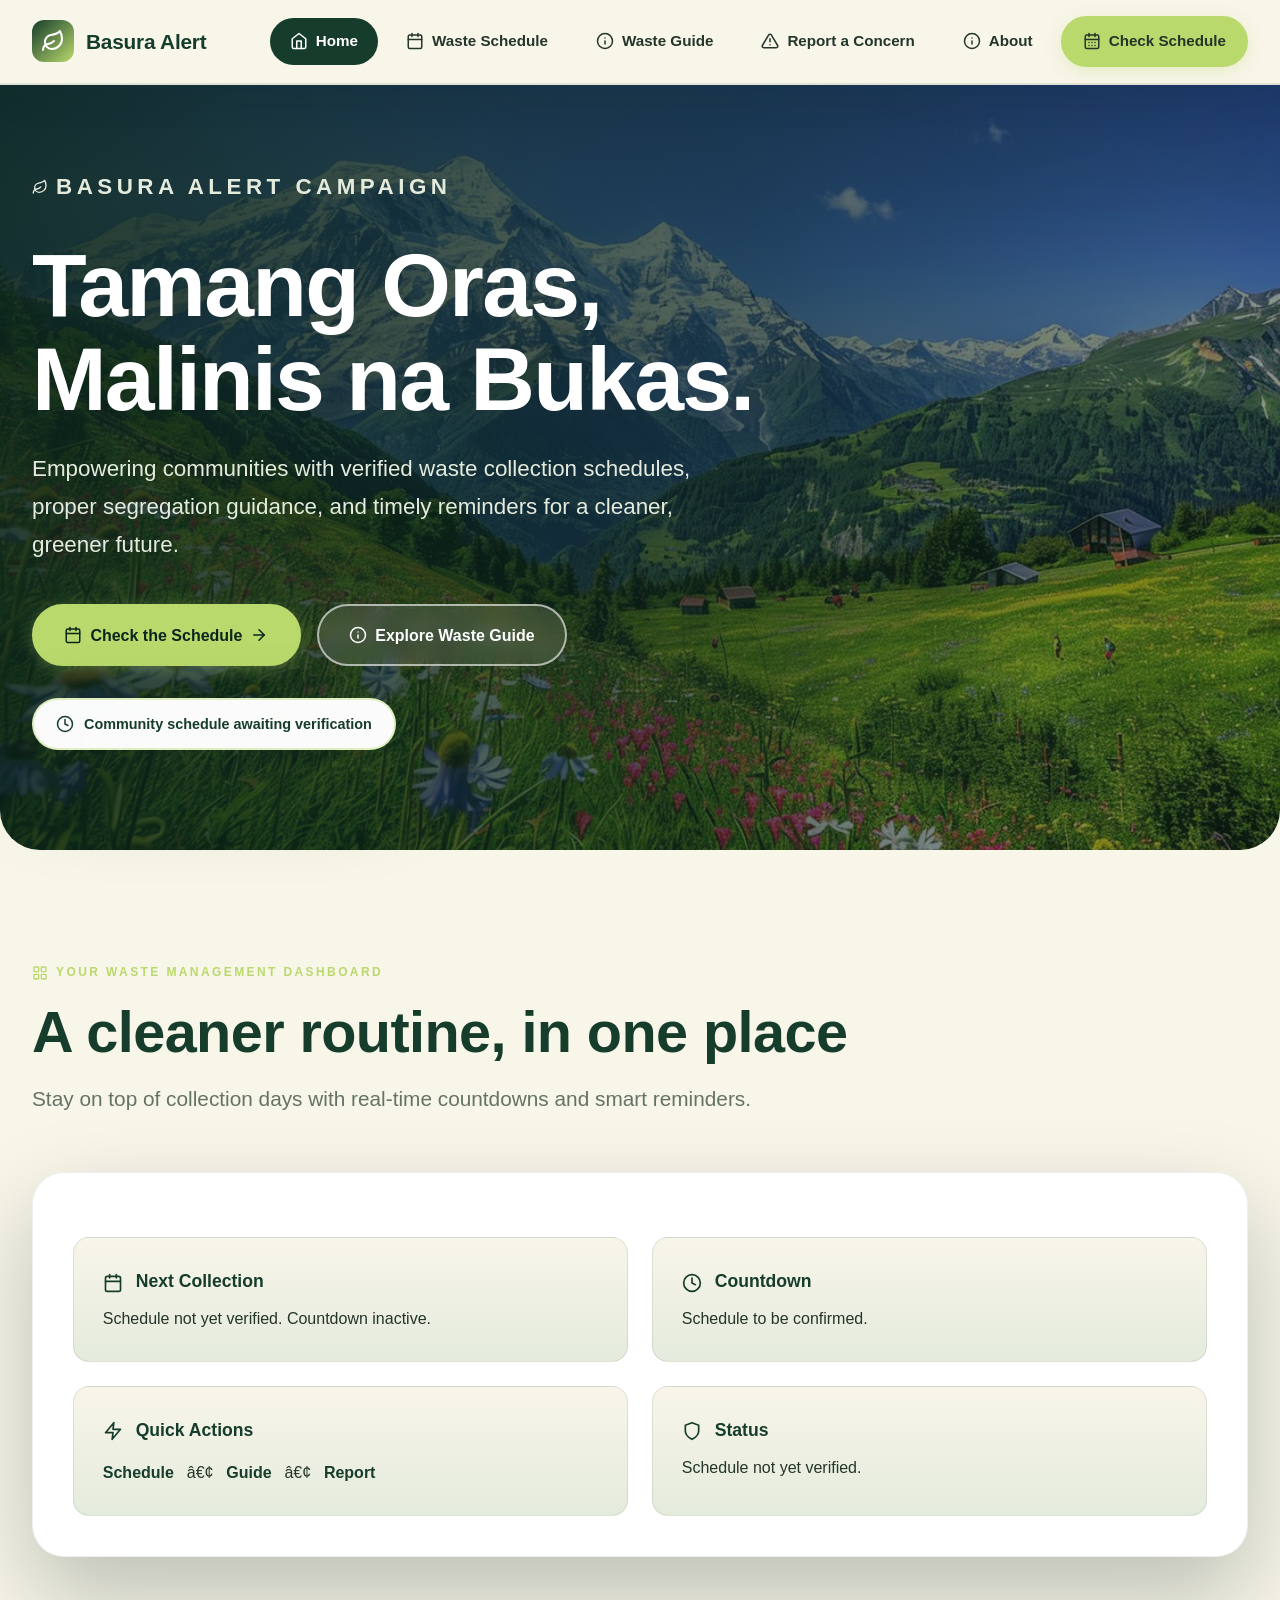
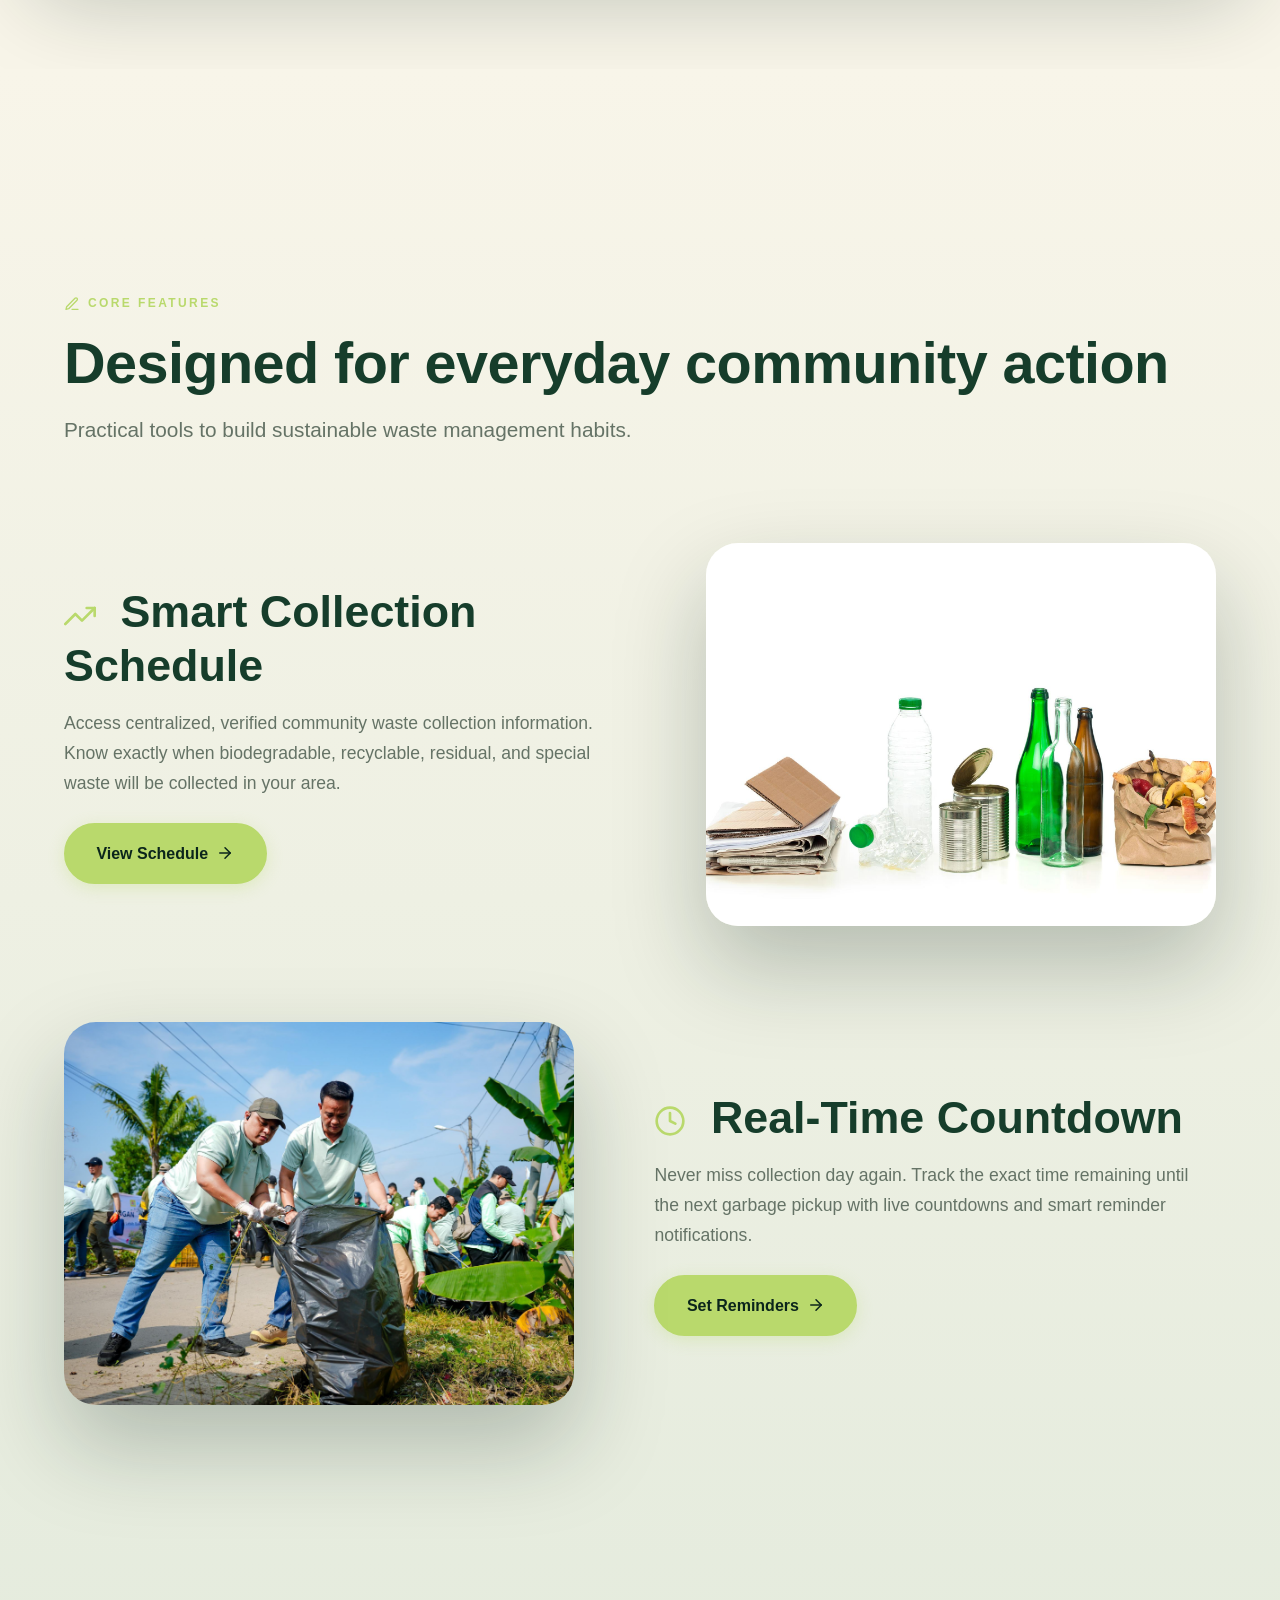
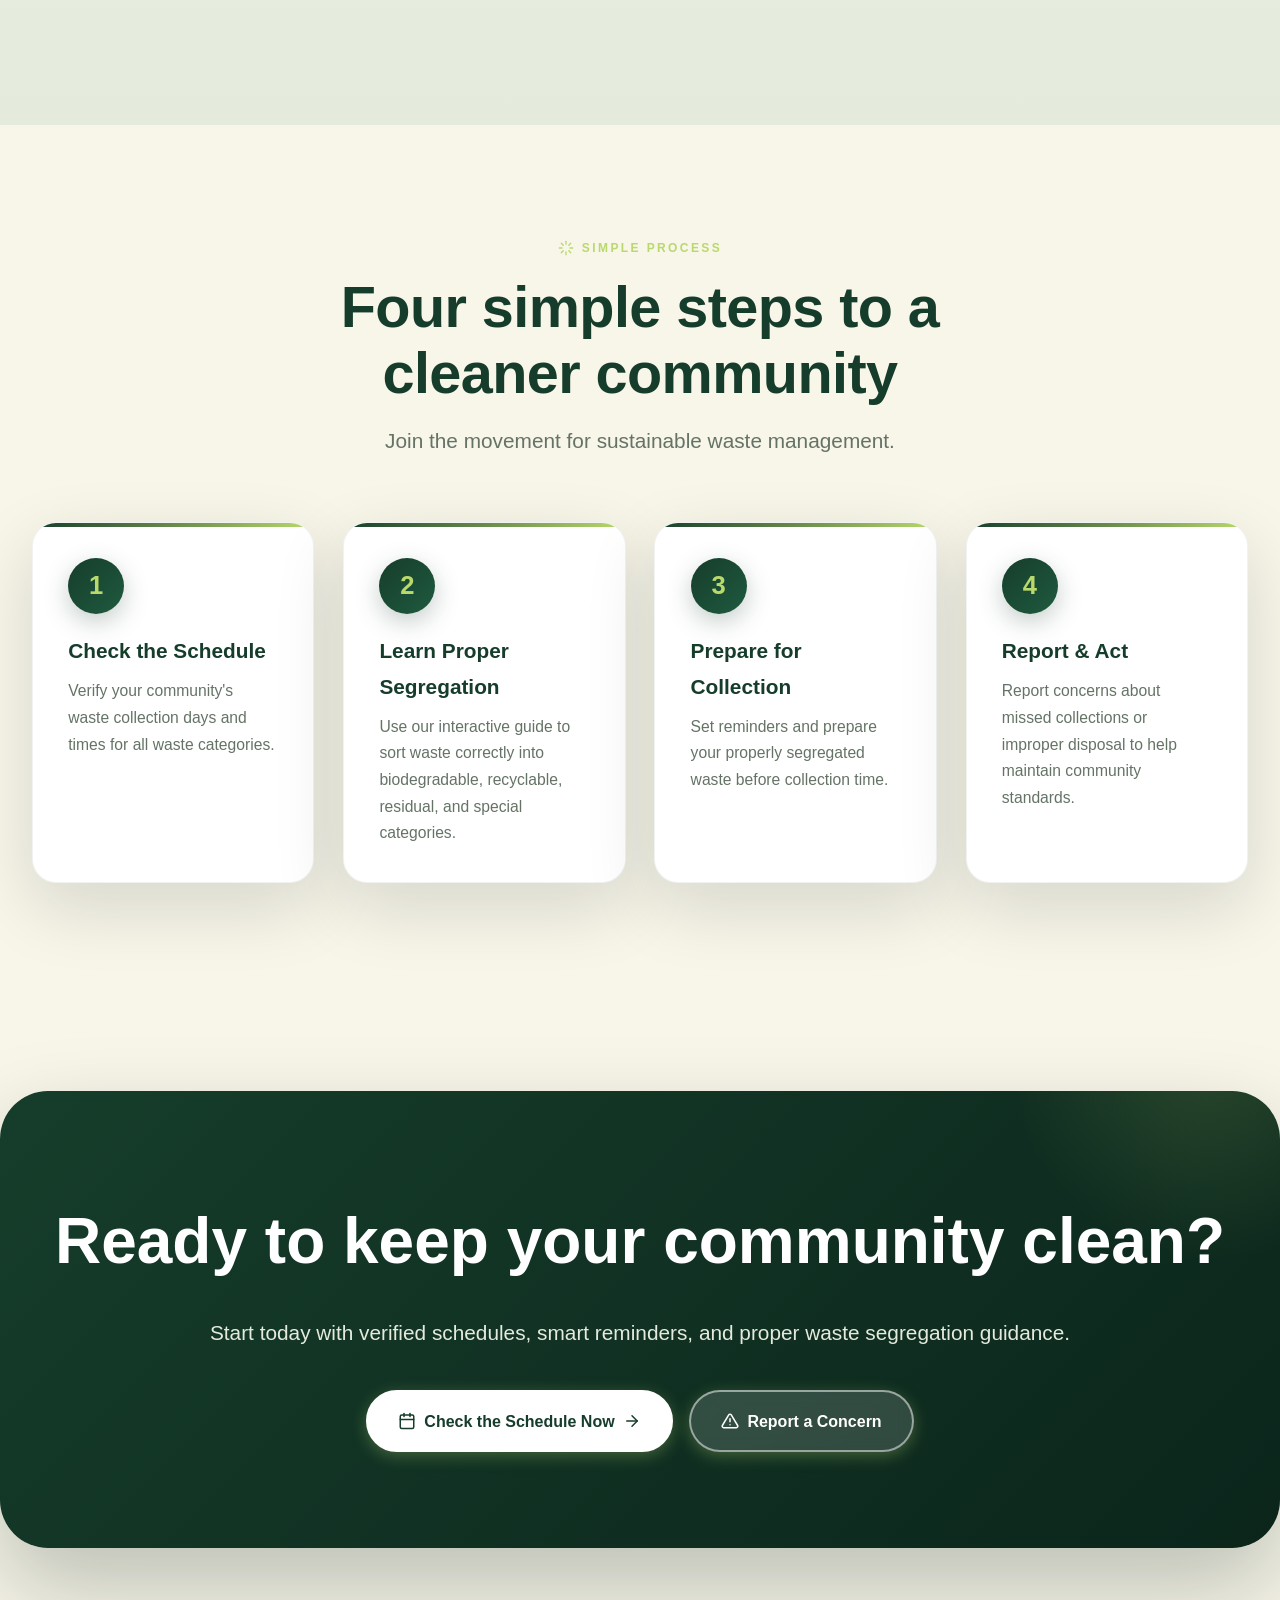
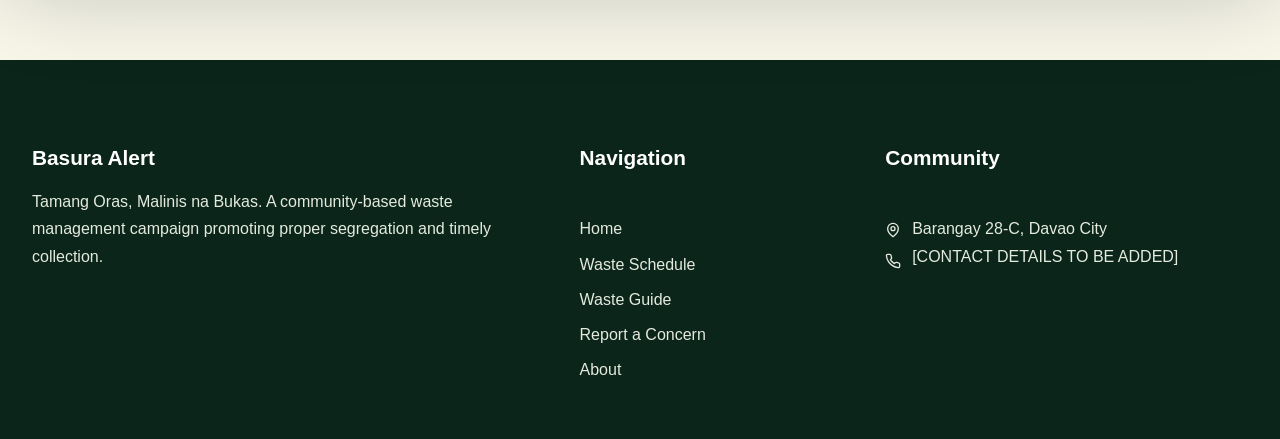
==== commit 9dc23538: "Recover schedule page and countdown functionality" ====
--- a/index.html
+++ b/index.html
@@ -1,4 +1,4 @@
-﻿<!DOCTYPE html>
+<!DOCTYPE html>
 <html lang="en">
 <head>
   <meta charset="UTF-8" />
@@ -368,3 +368,7 @@
 </html>
 
 
+
+<script src="js/mwf-countdown.js"></script>
+<script src="js/mwf-countdown.js"></script>
+<script src="js/mwf-countdown.js"></script>
